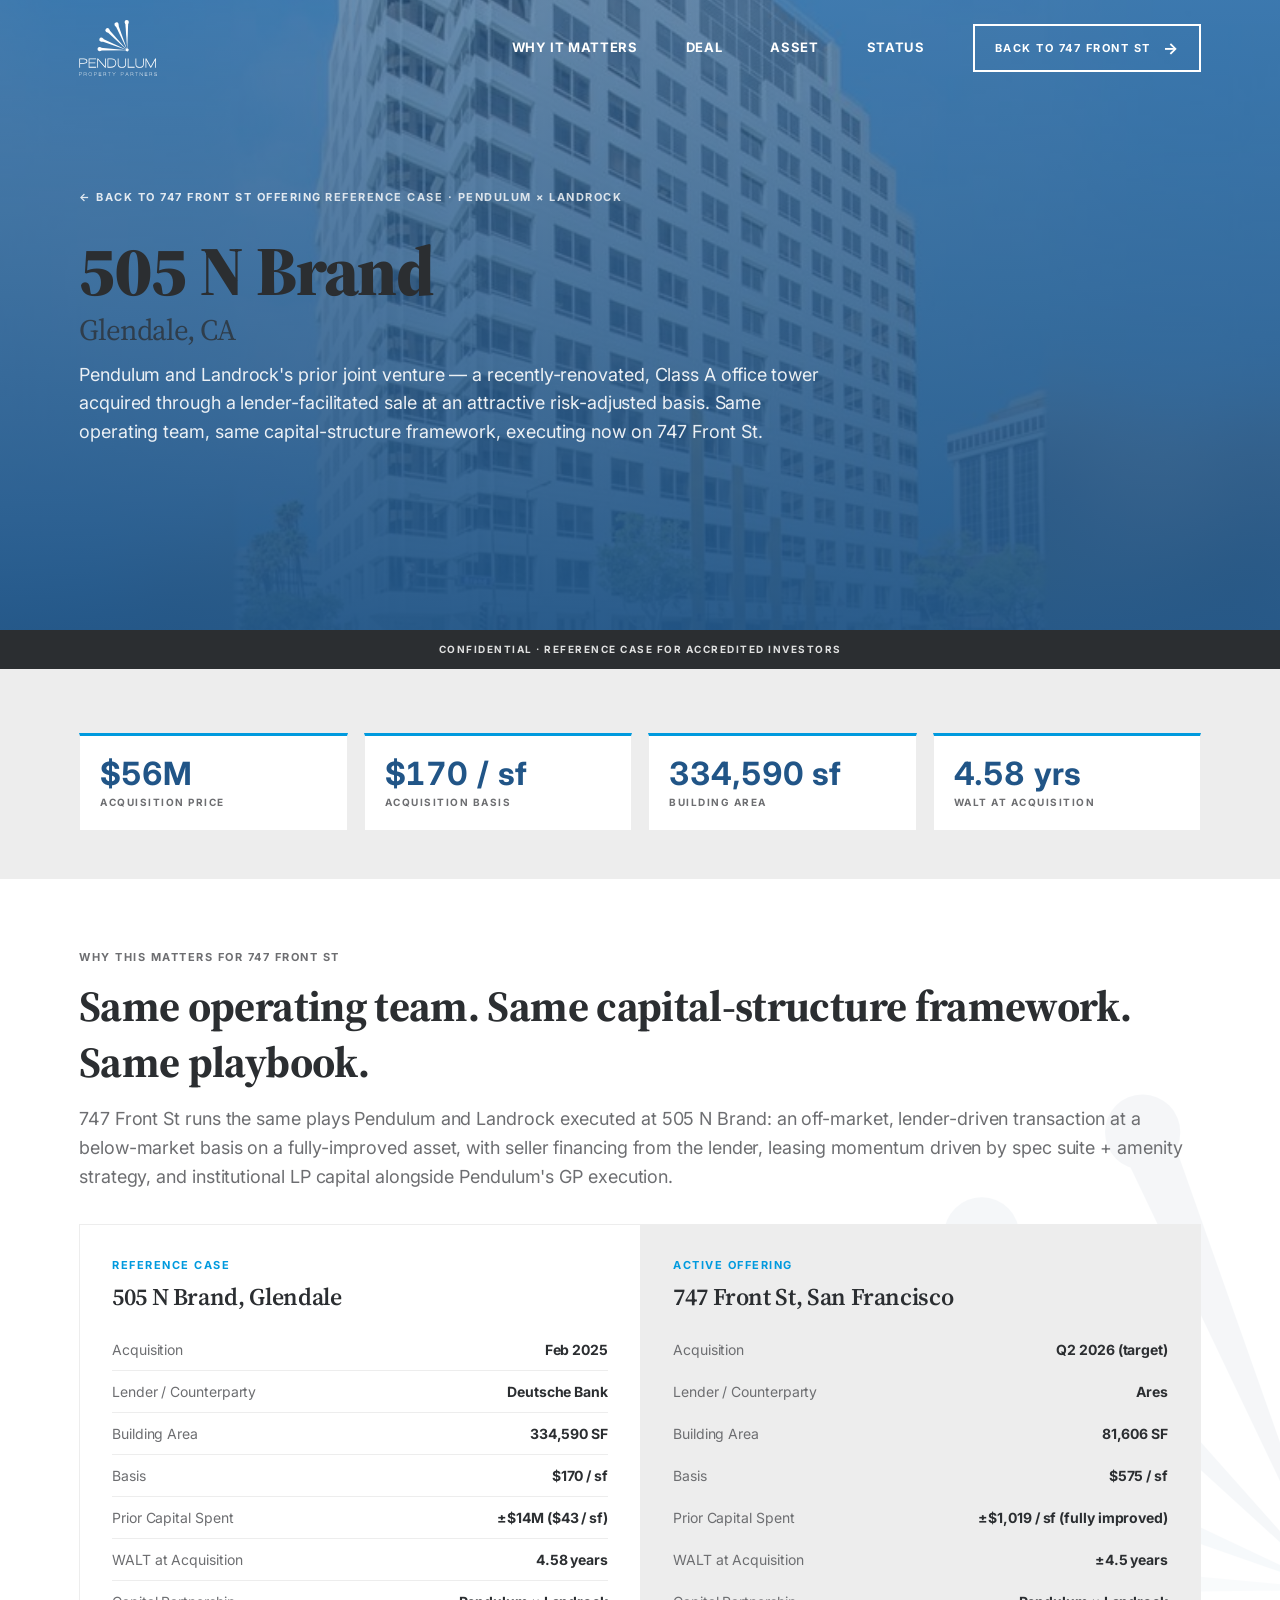
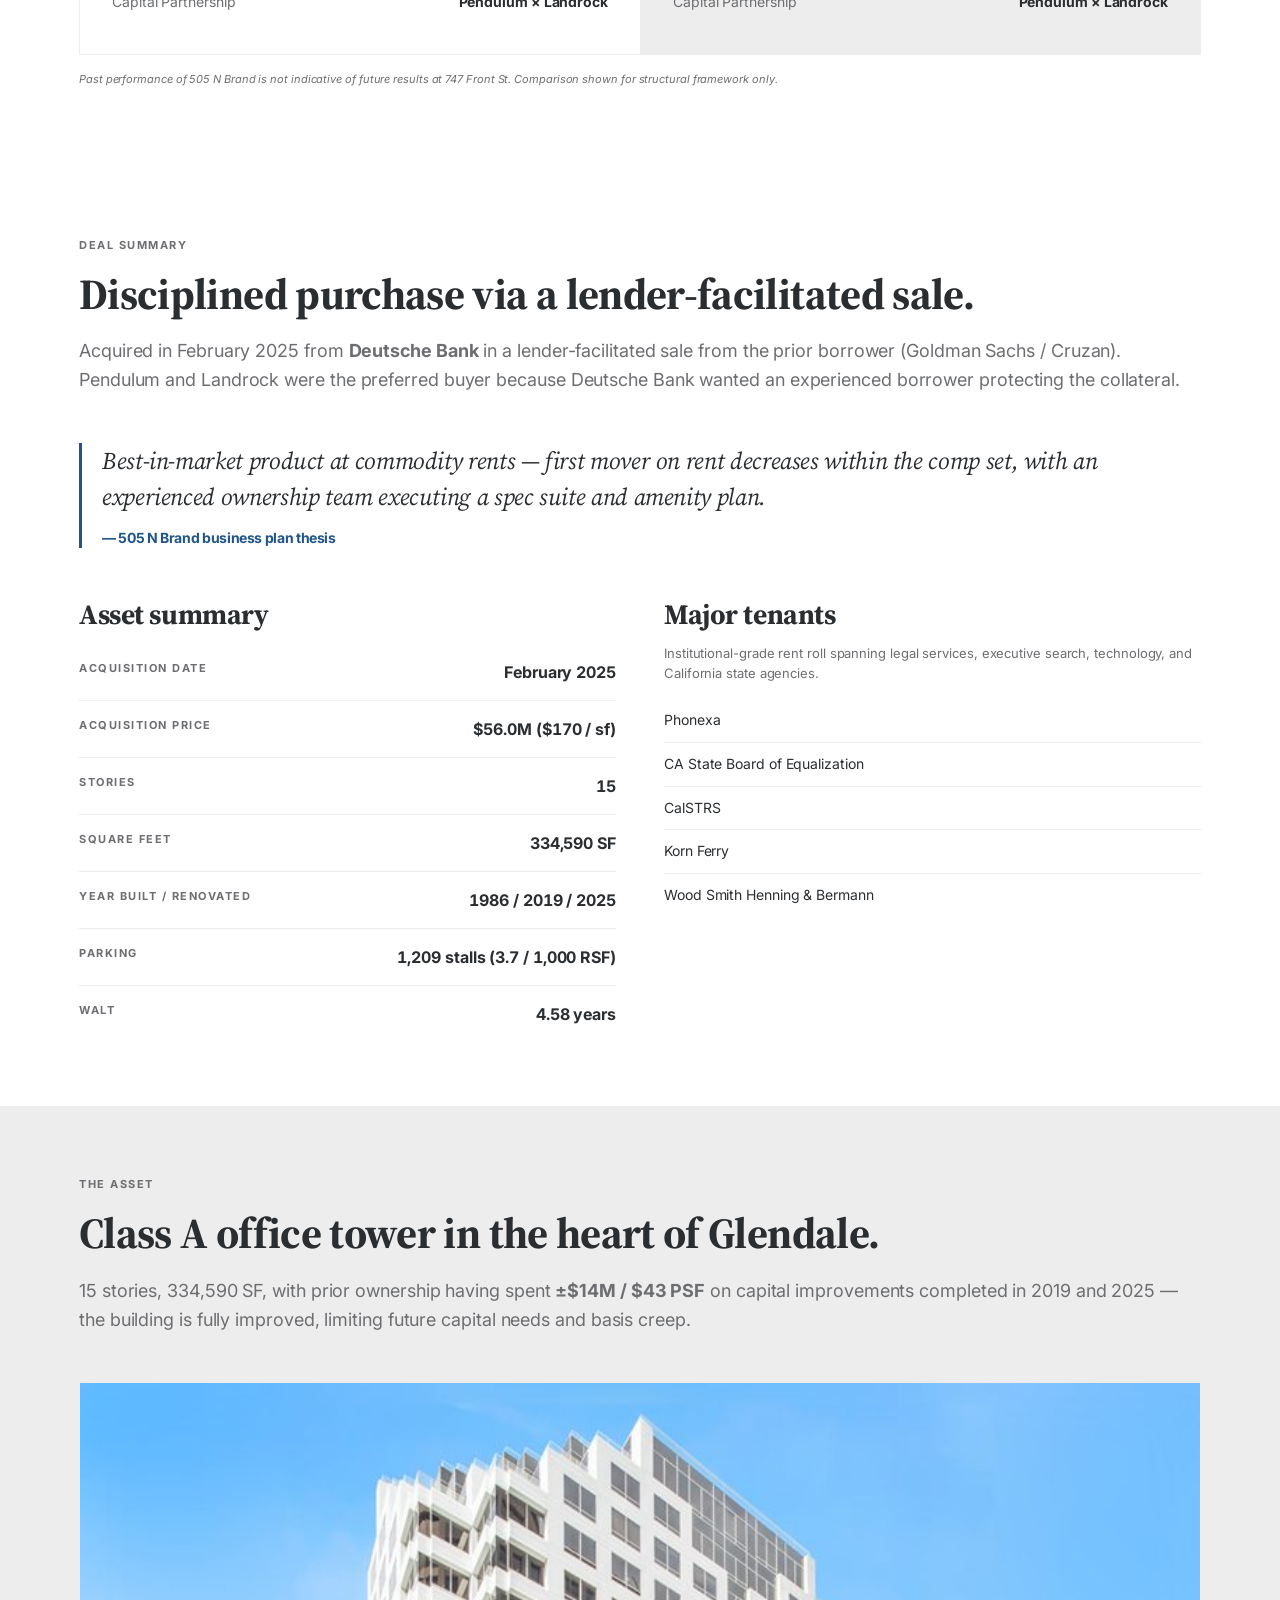
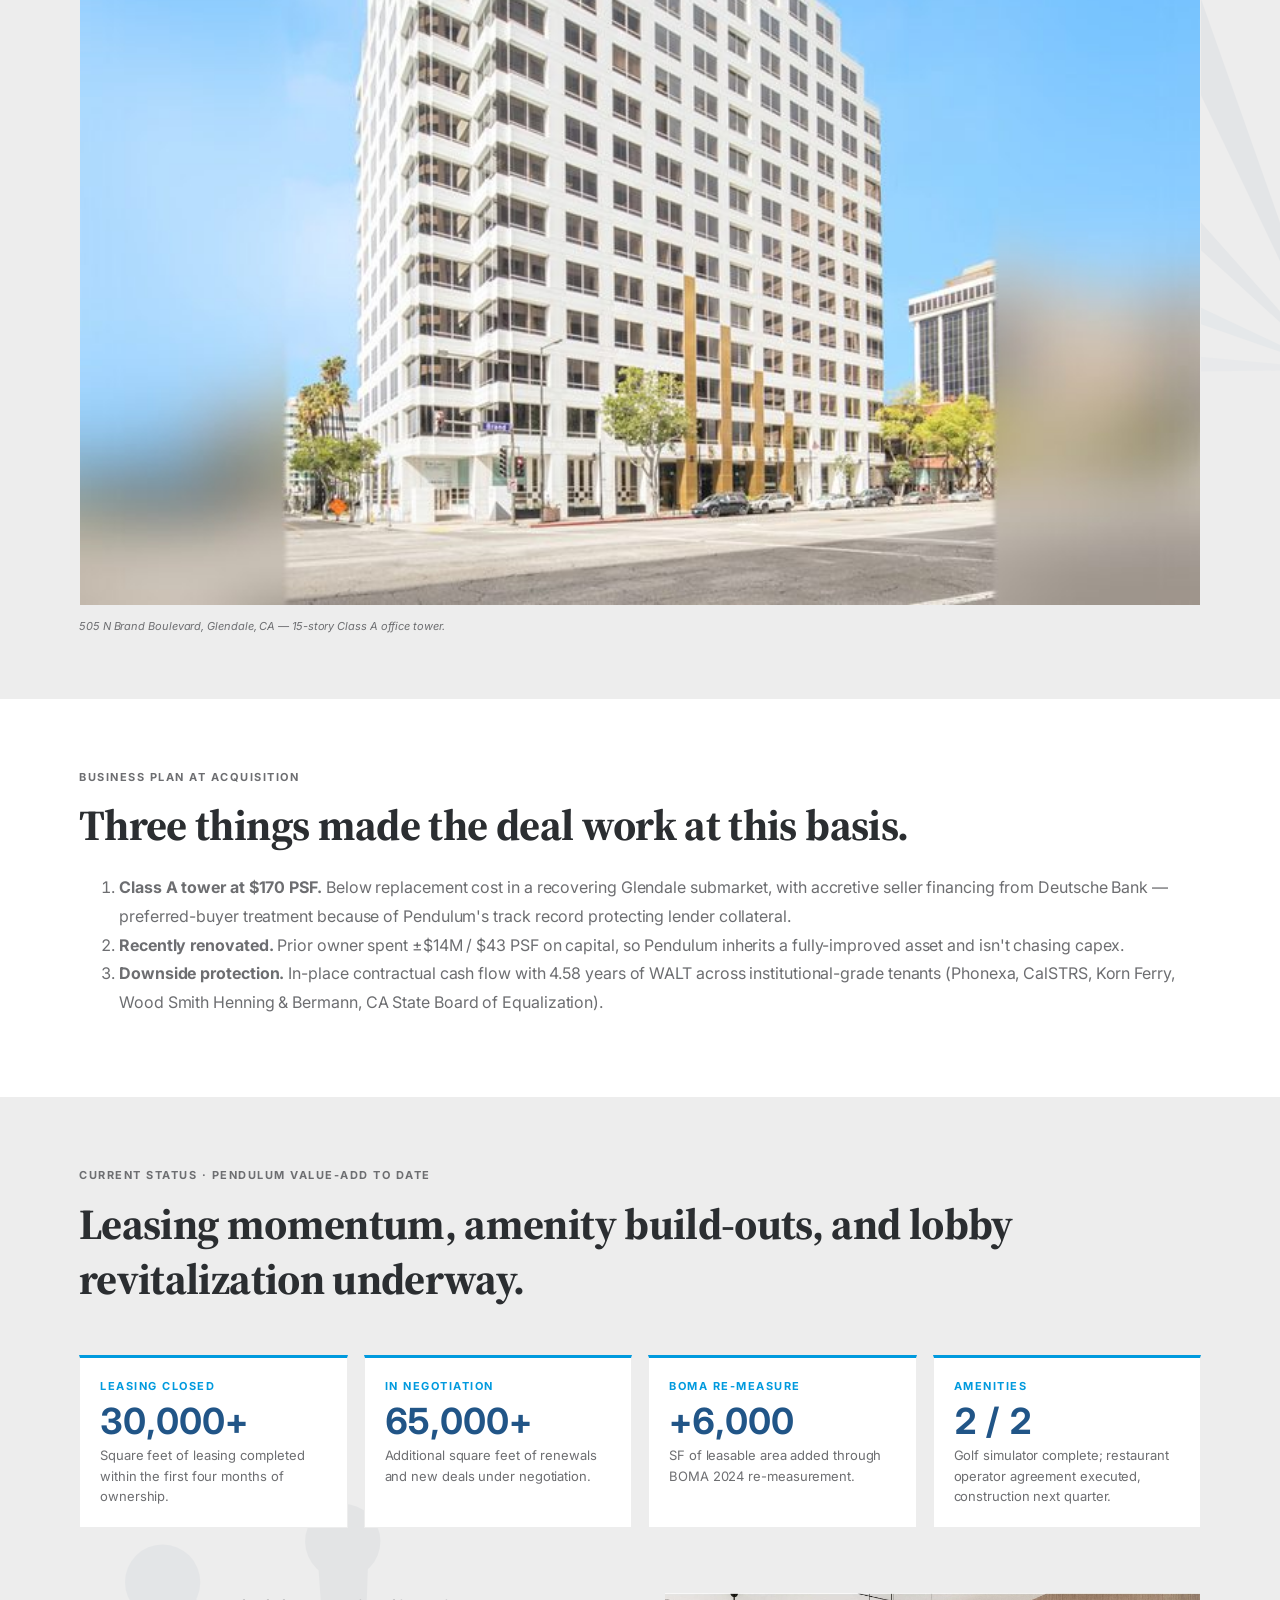
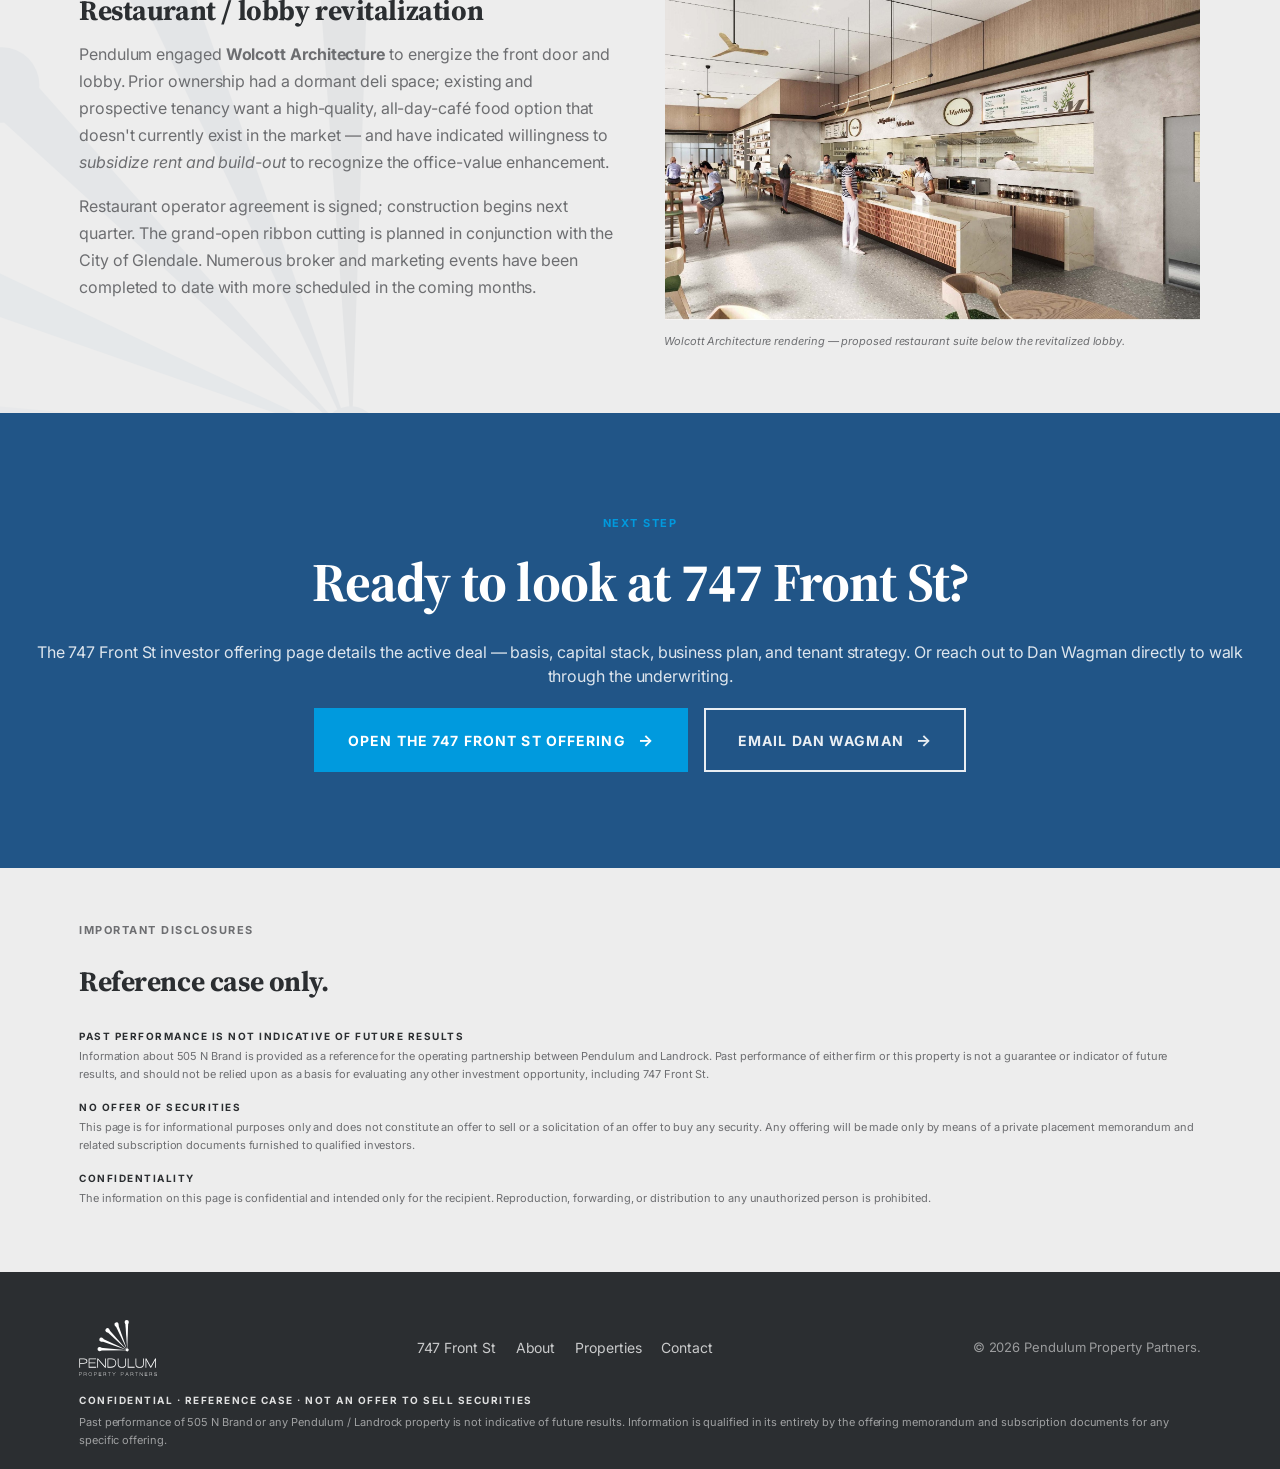
==== case-study-505-n-brand.html @ 963fcf10 "Update investor offering page + add 505 N Brand case study Major content + visual updates per Pendul" ====
<!DOCTYPE html>
<html lang="en">
<head>
<meta charset="UTF-8">
<meta name="viewport" content="width=device-width, initial-scale=1">
<meta name="theme-color" content="#215587">

<title>505 N Brand · Case Study — Pendulum × Landrock — Pendulum Property Partners</title>
<meta name="description" content="Reference case for the Pendulum / Landrock joint venture — 505 N Brand, a 334,590 SF Class A office tower in Glendale, CA acquired in February 2025 at $170 PSF.">

<meta property="og:title" content="505 N Brand · Case Study — Pendulum × Landrock">
<meta property="og:description" content="334,590 SF Class A office tower acquired Feb 2025 at $170 PSF via lender-facilitated sale — joint venture with Landrock.">
<meta property="og:type" content="website">
<meta property="og:image" content="assets/portfolio/505-n-brand.jpg">
<meta name="twitter:card" content="summary_large_image">
<meta name="twitter:title" content="505 N Brand — Pendulum × Landrock">
<meta name="twitter:description" content="Reference case: 334,590 SF Class A office tower acquired Feb 2025 at $170 PSF.">
<meta name="twitter:image" content="assets/portfolio/505-n-brand.jpg">

<link rel="icon" href="assets/favicon-512.png">
<link rel="preload" as="image" href="assets/portfolio/505-n-brand.jpg">
<link href="https://fonts.googleapis.com/css2?family=Inter:wght@300;400;500;600;700;800&family=Source+Serif+Pro:ital,wght@0,400;0,600;0,700;1,400;1,600&display=swap" rel="stylesheet">
<link rel="stylesheet" href="tokens.css">
<link rel="stylesheet" href="components.css">

<style>
  /* ============= Page-level overrides — same stack as 747 Front St ============= */
  .p-lead, .p-disclosure { max-width: none !important; }

  :root {
    --font-brand:   'Inter', 'Helvetica Neue', Arial, sans-serif;
    --font-body:    'Inter', 'Helvetica Neue', Arial, sans-serif;
    --font-display: 'Source Serif Pro', 'Georgia', 'Times New Roman', serif;
    --font-eyebrow: 'Inter', 'Helvetica Neue', Arial, sans-serif;
  }
  body { font-family: var(--font-body); letter-spacing: -0.005em; }
  h1, h2, h3, h4, h5, .pull-quote {
    font-family: var(--font-display);
    letter-spacing: -0.015em;
  }
  .p-eyebrow { font-family: var(--font-eyebrow); letter-spacing: 1.5px; }
  .p-stat__num, .asset-stat__val, .cs-callout__num {
    font-family: var(--font-brand);
    font-feature-settings: 'tnum' 1, 'lnum' 1;
  }

  /* ===== Header padding fix =====
     components.css declares `.p-header__inner { padding: var(--sp-5) 0; }`
     which overrides the horizontal .p-container padding on this same
     element — the logo ends up flush against the container edge. Restore
     horizontal padding so the logo aligns with body content and has
     breathing room from the page edge. */
  .p-header__inner {
    padding-left:  var(--container-pad-x);
    padding-right: var(--container-pad-x);
  }

  /* ===== Reusable bits matching index.html ===== */
  .asset-stat { padding: var(--sp-4) 0; border-bottom: 1px solid var(--color-border); display: flex; justify-content: space-between; gap: var(--sp-4); }
  .asset-stat:last-child { border-bottom: 0; }
  .asset-stat__label { font-family: var(--font-eyebrow); font-size: 11px; font-weight: var(--fw-bold); letter-spacing: 1.5px; text-transform: uppercase; color: var(--p-gray); }
  .asset-stat__val { font-weight: var(--fw-bold); color: var(--color-text-strong); text-align: right; }

  /* Confidentiality strip */
  .cs-confidential {
    background: var(--p-charcoal);
    color: rgba(255,255,255,0.85);
    padding: var(--sp-3) 0;
    text-align: center;
    font-family: var(--font-eyebrow);
    font-size: 10px;
    font-weight: 700;
    letter-spacing: 1.5px;
    text-transform: uppercase;
  }

  /* Hero — same parallax pattern as index.html */
  .cs-hero {
    position: relative;
    min-height: 70vh;
    min-height: 70dvh;
    display: flex; align-items: center;
    background: var(--p-navy);
    color: var(--p-white);
    overflow: hidden;
    padding: var(--sp-9) 0;
  }
  .cs-hero__bg {
    position: absolute; inset: 0;
    background-image: url('assets/portfolio/505-n-brand.jpg');
    background-size: cover; background-position: center;
    opacity: 0.55;
  }
  .cs-hero__overlay {
    position: absolute; inset: 0;
    background: linear-gradient(180deg, rgba(33,85,135,0.40) 0%, rgba(33,85,135,0.92) 100%);
  }
  @media (prefers-reduced-motion: no-preference) {
    .cs-hero__bg { animation: kenburns 20s ease-out infinite alternate; }
    @keyframes kenburns { 0% { transform: scale(1); } 100% { transform: scale(1.08); } }
  }
  .cs-hero__content { position: relative; max-width: 920px; }
  .cs-hero h1 {
    font-size: clamp(40px, 5.5vw, 72px);
    line-height: 1.05;
    margin: var(--sp-3) 0 var(--sp-4);
  }
  .cs-hero h1 small {
    display: block;
    font-size: 0.42em;
    font-weight: 400;
    opacity: 0.75;
    margin-top: 6px;
  }
  .cs-hero p {
    font-size: 18px;
    line-height: 1.6;
    color: rgba(255,255,255,0.9);
    margin: 0;
    max-width: 760px;
  }
  .cs-back {
    display: inline-flex; align-items: center; gap: 8px;
    color: rgba(255,255,255,0.85);
    text-decoration: none;
    font-family: var(--font-eyebrow);
    font-size: 11px; font-weight: 700;
    letter-spacing: 1.5px; text-transform: uppercase;
    margin-bottom: var(--sp-4);
    transition: color 160ms ease;
  }
  .cs-back:hover { color: var(--p-white); }

  /* ===== Top stat band (animated counters) ===== */
  .cs-callouts {
    display: grid;
    grid-template-columns: repeat(4, 1fr);
    gap: var(--sp-4);
  }
  @media (max-width: 1024px) { .cs-callouts { grid-template-columns: repeat(2, 1fr); } }
  @media (max-width: 600px)  { .cs-callouts { grid-template-columns: 1fr; } }
  .cs-callout {
    padding: var(--sp-5);
    background: var(--p-white);
    border: 1px solid var(--color-border);
    border-top: 3px solid var(--p-cyan);
  }
  .cs-callout__num {
    font-size: 32px; font-weight: 700;
    color: var(--p-navy);
    margin-bottom: 4px;
    line-height: 1.1;
  }
  .cs-callout__label {
    font-family: var(--font-eyebrow);
    font-size: 10px; font-weight: 700;
    letter-spacing: 1.5px; text-transform: uppercase;
    color: var(--p-gray);
  }

  /* ===== Photo + image figures ===== */
  .cs-photo {
    width: 100%;
    height: auto;
    display: block;
    background: var(--p-mist);
    border: 1px solid var(--color-border);
    cursor: zoom-in;
    transition: opacity 200ms ease;
  }
  .cs-photo:hover { opacity: 0.94; }
  .cs-figure { margin: 0; }
  .cs-figure figcaption {
    margin-top: var(--sp-3);
    font-size: 11px;
    color: var(--p-gray);
    font-style: italic;
  }

  /* ===== Value-add stats grid ===== */
  .cs-valueadd-grid {
    display: grid;
    grid-template-columns: repeat(4, 1fr);
    gap: var(--sp-4);
  }
  @media (max-width: 1024px) { .cs-valueadd-grid { grid-template-columns: repeat(2, 1fr); } }
  @media (max-width: 600px)  { .cs-valueadd-grid { grid-template-columns: 1fr; } }
  .cs-valueadd-card {
    padding: var(--sp-5);
    background: var(--p-white);
    border: 1px solid var(--color-border);
    border-top: 3px solid var(--p-cyan);
  }
  .cs-valueadd-card__num {
    font-family: var(--font-brand);
    font-feature-settings: 'tnum' 1, 'lnum' 1;
    font-size: 36px; font-weight: 700;
    color: var(--p-navy);
    line-height: 1;
    margin-bottom: 6px;
  }
  .cs-valueadd-card__label {
    font-family: var(--font-eyebrow);
    font-size: 11px; font-weight: 700;
    letter-spacing: 1.5px; text-transform: uppercase;
    color: var(--p-cyan);
    margin-bottom: 8px;
  }
  .cs-valueadd-card__detail {
    font-size: 13px;
    line-height: 1.6;
    color: var(--p-gray);
  }

  /* ===== Why-this-matters comparison ===== */
  .cs-compare {
    display: grid;
    grid-template-columns: 1fr 1fr;
    gap: 0;
    margin-top: var(--sp-6);
    border: 1px solid var(--color-border);
    background: var(--p-white);
  }
  @media (max-width: 768px) { .cs-compare { grid-template-columns: 1fr; } }
  .cs-compare__col { padding: var(--sp-6); }
  .cs-compare__col + .cs-compare__col { border-left: 1px solid var(--color-border); }
  @media (max-width: 768px) {
    .cs-compare__col + .cs-compare__col { border-left: 0; border-top: 1px solid var(--color-border); }
  }
  .cs-compare__head {
    font-family: var(--font-eyebrow);
    font-size: 11px; font-weight: 700;
    letter-spacing: 1.5px; text-transform: uppercase;
    color: var(--p-cyan);
    margin-bottom: 8px;
  }
  .cs-compare__title {
    font-family: var(--font-display);
    font-size: 24px; font-weight: 600;
    color: var(--color-text-strong);
    margin: 0 0 var(--sp-4);
  }
  .cs-compare__row {
    display: flex; justify-content: space-between;
    padding: 10px 0;
    border-bottom: 1px solid var(--color-border);
    font-size: 14px;
  }
  .cs-compare__row:last-child { border-bottom: 0; }
  .cs-compare__row span:first-child { color: var(--p-gray); }
  .cs-compare__row span:last-child { font-weight: 700; color: var(--color-text-strong); }

  /* ===== Pull quote (mid-page) ===== */
  .pull-quote {
    font-family: var(--font-display);
    font-size: 24px;
    font-style: italic;
    color: var(--color-text-strong);
    border-left: 3px solid var(--p-navy);
    padding-left: var(--sp-5);
    margin: var(--sp-7) 0;
    line-height: 1.5;
  }
  .pull-quote cite {
    display: block;
    font-family: var(--font-brand);
    font-size: 14px;
    font-style: normal;
    font-weight: var(--fw-bold);
    color: var(--p-navy);
    margin-top: var(--sp-3);
  }

  /* ===== Reveal-on-scroll ===== */
  [data-reveal] { opacity: 0; transform: translateY(24px); transition: opacity 600ms ease, transform 600ms ease; }
  [data-reveal].is-revealed { opacity: 1; transform: translateY(0); }
  @media (prefers-reduced-motion: reduce) {
    [data-reveal] { opacity: 1; transform: none; transition: none; }
  }

  /* ===== Lightbox ===== */
  .cs-lightbox {
    position: fixed; inset: 0;
    background: rgba(8,12,20,0.96);
    z-index: 9000;
    display: none;
    align-items: center; justify-content: center;
    padding: 32px;
    cursor: zoom-out;
  }
  .cs-lightbox.is-open { display: flex; }
  .cs-lightbox img { max-width: 100%; max-height: 100%; object-fit: contain; }
</style>
</head>
<body>

<!-- ======= SCROLL PROGRESS BAR ======= -->
<div class="p-progress" id="progress" aria-hidden="true"></div>

<!-- ======= HEADER ======= -->
<header class="p-header" id="site-header">
  <div class="p-container p-header__inner">
    <a href="index.html" aria-label="Back to 747 Front St">
      <img class="p-header__logo" src="assets/logo-white.svg" alt="Pendulum Property Partners">
    </a>
    <nav class="p-header__nav">
      <a href="#why">Why It Matters</a>
      <a href="#deal">Deal</a>
      <a href="#asset">Asset</a>
      <a href="#status">Status</a>
      <a href="index.html" class="p-btn p-btn--onDark" style="padding:10px 20px;font-size:11px;letter-spacing:1.5px;">Back to 747 Front St</a>
    </nav>
  </div>
</header>

<!-- ======= HERO ======= -->
<section class="cs-hero">
  <div class="cs-hero__bg" id="hero-bg"></div>
  <div class="cs-hero__overlay"></div>
  <div class="p-container">
    <div class="cs-hero__content">
      <a href="index.html#partnership" class="cs-back">&larr; Back to 747 Front St offering</a>
      <span class="p-eyebrow p-eyebrow--onDark">Reference Case · Pendulum × Landrock</span>
      <h1>505 N Brand <small>Glendale, CA</small></h1>
      <p>
        Pendulum and Landrock's prior joint venture — a recently-renovated, Class A office tower
        acquired through a lender-facilitated sale at an attractive risk-adjusted basis. Same operating
        team, same capital-structure framework, executing now on 747 Front St.
      </p>
    </div>
  </div>
</section>

<!-- ======= CONFIDENTIALITY STRIP (between hero and stats) =======
     Moved from page-top to here per Cody's feedback — keeps the disclosure
     prominent without dominating the very top of the page. -->
<div class="cs-confidential">
  Confidential · Reference case for accredited investors
</div>

<!-- ======= TOP-LINE STAT BAND (animated counters, matches index.html) ======= -->
<section class="p-section--tight p-section--alt" style="padding-top:var(--sp-8);padding-bottom:var(--sp-7);">
  <div class="p-container">
    <div class="cs-callouts" data-reveal>
      <div class="cs-callout">
        <div class="cs-callout__num" data-counter="56" data-prefix="$" data-suffix="M">$0M</div>
        <div class="cs-callout__label">Acquisition Price</div>
      </div>
      <div class="cs-callout">
        <div class="cs-callout__num" data-counter="170" data-prefix="$" data-suffix=" / sf">$0 / sf</div>
        <div class="cs-callout__label">Acquisition Basis</div>
      </div>
      <div class="cs-callout">
        <div class="cs-callout__num" data-counter="334590" data-suffix=" sf" data-format="comma">0 sf</div>
        <div class="cs-callout__label">Building Area</div>
      </div>
      <div class="cs-callout">
        <div class="cs-callout__num" data-counter="4.58" data-suffix=" yrs" data-decimals="2">0 yrs</div>
        <div class="cs-callout__label">WALT at Acquisition</div>
      </div>
    </div>
  </div>
</section>

<!-- ======= WHY THIS MATTERS FOR 747 FRONT ST =======
     Moved up per audit — investors landing here from the Partnership link
     should see the parallel-thesis argument before the Glendale specifics. -->
<section class="p-section--tight" id="why" style="position:relative;overflow:hidden;padding-top:var(--sp-8);padding-bottom:var(--sp-8);">
  <img class="p-watermark p-watermark--right" src="assets/mark-tones.svg" alt="">
  <div class="p-container" style="position:relative;">
    <span class="p-eyebrow" data-reveal>Why This Matters for 747 Front St</span>
    <h3 data-reveal>Same operating team. Same capital-structure framework. Same playbook.</h3>
    <p class="p-lead" data-reveal>
      747 Front St runs the same plays Pendulum and Landrock executed at 505 N Brand: an off-market,
      lender-driven transaction at a below-market basis on a fully-improved asset, with seller
      financing from the lender, leasing momentum driven by spec suite + amenity strategy, and
      institutional LP capital alongside Pendulum's GP execution.
    </p>

    <!-- Side-by-side comparison table -->
    <div class="cs-compare" data-reveal>
      <div class="cs-compare__col">
        <div class="cs-compare__head">Reference Case</div>
        <h4 class="cs-compare__title">505 N Brand, Glendale</h4>
        <div class="cs-compare__row"><span>Acquisition</span><span>Feb 2025</span></div>
        <div class="cs-compare__row"><span>Lender / Counterparty</span><span>Deutsche Bank</span></div>
        <div class="cs-compare__row"><span>Building Area</span><span>334,590 SF</span></div>
        <div class="cs-compare__row"><span>Basis</span><span>$170 / sf</span></div>
        <div class="cs-compare__row"><span>Prior Capital Spent</span><span>±$14M ($43 / sf)</span></div>
        <div class="cs-compare__row"><span>WALT at Acquisition</span><span>4.58 years</span></div>
        <div class="cs-compare__row"><span>Capital Partnership</span><span>Pendulum × Landrock</span></div>
      </div>
      <div class="cs-compare__col" style="background:var(--p-mist);">
        <div class="cs-compare__head">Active Offering</div>
        <h4 class="cs-compare__title">747 Front St, San Francisco</h4>
        <div class="cs-compare__row"><span>Acquisition</span><span>Q2 2026 (target)</span></div>
        <div class="cs-compare__row"><span>Lender / Counterparty</span><span>Ares</span></div>
        <div class="cs-compare__row"><span>Building Area</span><span>81,606 SF</span></div>
        <div class="cs-compare__row"><span>Basis</span><span>$575 / sf</span></div>
        <div class="cs-compare__row"><span>Prior Capital Spent</span><span>±$1,019 / sf (fully improved)</span></div>
        <div class="cs-compare__row"><span>WALT at Acquisition</span><span>±4.5 years</span></div>
        <div class="cs-compare__row"><span>Capital Partnership</span><span>Pendulum × Landrock</span></div>
      </div>
    </div>

    <p style="margin-top:var(--sp-4);font-size:11px;color:var(--p-gray);font-style:italic;">
      Past performance of 505 N Brand is not indicative of future results at 747 Front St. Comparison
      shown for structural framework only.
    </p>
  </div>
</section>

<!-- ======= DEAL SUMMARY ======= -->
<section class="p-section--tight" id="deal" style="padding-top:var(--sp-8);padding-bottom:var(--sp-8);">
  <div class="p-container">
    <span class="p-eyebrow" data-reveal>Deal Summary</span>
    <h3 data-reveal>Disciplined purchase via a lender-facilitated sale.</h3>
    <p class="p-lead" data-reveal>
      Acquired in February 2025 from <strong>Deutsche Bank</strong> in a lender-facilitated sale from
      the prior borrower (Goldman Sachs / Cruzan). Pendulum and Landrock were the preferred buyer
      because Deutsche Bank wanted an experienced borrower protecting the collateral.
    </p>

    <blockquote class="pull-quote" data-reveal>
      Best-in-market product at commodity rents — first mover on rent decreases within the comp set,
      with an experienced ownership team executing a spec suite and amenity plan.
      <cite>— 505 N Brand business plan thesis</cite>
    </blockquote>

    <div class="p-grid p-grid--2" style="margin-top:var(--sp-7);align-items:start;gap:var(--sp-7);" data-reveal>
      <!-- Asset stats list -->
      <div>
        <h5 style="margin-top:0;">Asset summary</h5>
        <div class="asset-stat"><span class="asset-stat__label">Acquisition Date</span><span class="asset-stat__val">February 2025</span></div>
        <div class="asset-stat"><span class="asset-stat__label">Acquisition Price</span><span class="asset-stat__val">$56.0M ($170 / sf)</span></div>
        <div class="asset-stat"><span class="asset-stat__label">Stories</span><span class="asset-stat__val">15</span></div>
        <div class="asset-stat"><span class="asset-stat__label">Square Feet</span><span class="asset-stat__val">334,590 SF</span></div>
        <div class="asset-stat"><span class="asset-stat__label">Year Built / Renovated</span><span class="asset-stat__val">1986 / 2019 / 2025</span></div>
        <div class="asset-stat"><span class="asset-stat__label">Parking</span><span class="asset-stat__val">1,209 stalls (3.7 / 1,000 RSF)</span></div>
        <div class="asset-stat"><span class="asset-stat__label">WALT</span><span class="asset-stat__val">4.58 years</span></div>
      </div>
      <div>
        <h5 style="margin-top:0;">Major tenants</h5>
        <p style="font-size:13px;color:var(--p-gray);margin-bottom:var(--sp-4);">
          Institutional-grade rent roll spanning legal services, executive search, technology, and
          California state agencies.
        </p>
        <ul style="line-height:1.9;color:var(--color-text-strong);font-size:14px;list-style:none;padding-left:0;">
          <li style="border-bottom:1px solid var(--color-border);padding:8px 0;">Phonexa</li>
          <li style="border-bottom:1px solid var(--color-border);padding:8px 0;">CA State Board of Equalization</li>
          <li style="border-bottom:1px solid var(--color-border);padding:8px 0;">CalSTRS</li>
          <li style="border-bottom:1px solid var(--color-border);padding:8px 0;">Korn Ferry</li>
          <li style="padding:8px 0;">Wood Smith Henning &amp; Bermann</li>
        </ul>
      </div>
    </div>
  </div>
</section>

<!-- ======= ASSET PHOTOS ======= -->
<section class="p-section--tight p-section--alt" id="asset" style="position:relative;overflow:hidden;padding-top:var(--sp-8);padding-bottom:var(--sp-8);">
  <img class="p-watermark p-watermark--right" src="assets/mark-tones.svg" alt="">
  <div class="p-container" style="position:relative;">
    <span class="p-eyebrow" data-reveal>The Asset</span>
    <h3 data-reveal>Class A office tower in the heart of Glendale.</h3>
    <p class="p-lead" data-reveal>
      15 stories, 334,590 SF, with prior ownership having spent <strong>±$14M / $43 PSF</strong> on
      capital improvements completed in 2019 and 2025 — the building is fully improved, limiting
      future capital needs and basis creep.
    </p>

    <!-- Single canonical photo — full-width since we dropped the lower-quality
         .pptx-extracted exterior-2 per the visual audit. -->
    <figure class="cs-figure" data-reveal style="margin-top:var(--sp-7);">
      <img class="cs-photo"
           src="assets/portfolio/505-n-brand.jpg"
           alt="505 N Brand — 15-story Class A office tower at 505 N Brand Blvd, Glendale, CA"
           loading="lazy"
           onclick="openCsLightbox(this)">
      <figcaption>505 N Brand Boulevard, Glendale, CA — 15-story Class A office tower.</figcaption>
    </figure>
  </div>
</section>

<!-- ======= BUSINESS PLAN AT ACQUISITION ======= -->
<section class="p-section--tight" id="thesis" style="padding-top:var(--sp-8);padding-bottom:var(--sp-8);">
  <div class="p-container">
    <span class="p-eyebrow" data-reveal>Business Plan at Acquisition</span>
    <h3 data-reveal>Three things made the deal work at this basis.</h3>

    <ol style="line-height:1.8;color:var(--p-gray);margin-top:var(--sp-5);" data-reveal>
      <li><strong>Class A tower at $170 PSF.</strong> Below replacement cost in a recovering Glendale
        submarket, with accretive seller financing from Deutsche Bank — preferred-buyer treatment
        because of Pendulum's track record protecting lender collateral.</li>
      <li><strong>Recently renovated.</strong> Prior owner spent ±$14M / $43 PSF on capital, so
        Pendulum inherits a fully-improved asset and isn't chasing capex.</li>
      <li><strong>Downside protection.</strong> In-place contractual cash flow with 4.58 years of WALT
        across institutional-grade tenants (Phonexa, CalSTRS, Korn Ferry, Wood Smith Henning &amp;
        Bermann, CA State Board of Equalization).</li>
    </ol>
  </div>
</section>

<!-- ======= PENDULUM VALUE-ADD TO DATE (NEW STAT BAND) ======= -->
<section class="p-section--tight p-section--alt" id="status" style="position:relative;overflow:hidden;padding-top:var(--sp-8);padding-bottom:var(--sp-8);">
  <img class="p-watermark p-watermark--left" src="assets/mark-tones.svg" alt="">
  <div class="p-container" style="position:relative;">
    <span class="p-eyebrow" data-reveal>Current Status · Pendulum Value-Add to Date</span>
    <h3 data-reveal>Leasing momentum, amenity build-outs, and lobby revitalization underway.</h3>

    <div class="cs-valueadd-grid" style="margin-top:var(--sp-7);" data-reveal>
      <div class="cs-valueadd-card">
        <div class="cs-valueadd-card__label">Leasing Closed</div>
        <div class="cs-valueadd-card__num">30,000+</div>
        <div class="cs-valueadd-card__detail">Square feet of leasing completed within the first four months of ownership.</div>
      </div>
      <div class="cs-valueadd-card">
        <div class="cs-valueadd-card__label">In Negotiation</div>
        <div class="cs-valueadd-card__num">65,000+</div>
        <div class="cs-valueadd-card__detail">Additional square feet of renewals and new deals under negotiation.</div>
      </div>
      <div class="cs-valueadd-card">
        <div class="cs-valueadd-card__label">BOMA Re-measure</div>
        <div class="cs-valueadd-card__num">+6,000</div>
        <div class="cs-valueadd-card__detail">SF of leasable area added through BOMA 2024 re-measurement.</div>
      </div>
      <div class="cs-valueadd-card">
        <div class="cs-valueadd-card__label">Amenities</div>
        <div class="cs-valueadd-card__num">2 / 2</div>
        <div class="cs-valueadd-card__detail">Golf simulator complete; restaurant operator agreement executed, construction next quarter.</div>
      </div>
    </div>

    <!-- Lobby revitalization narrative + render -->
    <div class="p-grid p-grid--2" style="margin-top:var(--sp-8);align-items:start;gap:var(--sp-7);" data-reveal>
      <div>
        <h5 style="margin-top:0;">Restaurant / lobby revitalization</h5>
        <p style="color:var(--p-gray);line-height:1.7;">
          Pendulum engaged <strong>Wolcott Architecture</strong> to energize the front door and lobby.
          Prior ownership had a dormant deli space; existing and prospective tenancy want a
          high-quality, all-day-café food option that doesn't currently exist in the market — and have
          indicated willingness to <em>subsidize rent and build-out</em> to recognize the office-value
          enhancement.
        </p>
        <p style="color:var(--p-gray);line-height:1.7;">
          Restaurant operator agreement is signed; construction begins next quarter. The grand-open
          ribbon cutting is planned in conjunction with the City of Glendale. Numerous broker and
          marketing events have been completed to date with more scheduled in the coming months.
        </p>
      </div>
      <figure class="cs-figure">
        <img class="cs-photo"
             src="assets/505-n-brand/lobby-render.jpg"
             alt="Wolcott Architecture rendering of proposed restaurant suite"
             loading="lazy"
             onclick="openCsLightbox(this)">
        <figcaption>Wolcott Architecture rendering — proposed restaurant suite below the revitalized lobby.</figcaption>
      </figure>
    </div>
  </div>
</section>

<!-- ======= CTA BAND ======= -->
<section class="p-cta-band">
  <span class="p-eyebrow p-eyebrow--accent">Next Step</span>
  <h2>Ready to look at 747 Front St?</h2>
  <p style="margin:0 auto var(--sp-5);color:rgba(255,255,255,0.85);">
    The 747 Front St investor offering page details the active deal — basis, capital stack, business
    plan, and tenant strategy. Or reach out to Dan Wagman directly to walk through the underwriting.
  </p>
  <div style="display:flex;gap:var(--sp-4);justify-content:center;flex-wrap:wrap;">
    <a class="p-btn" href="index.html" style="background:var(--p-cyan);border-color:var(--p-cyan);">Open the 747 Front St offering</a>
    <a class="p-btn p-btn--onDark" href="mailto:dwagman@pendulumpp.com" style="opacity:0.9;">Email Dan Wagman</a>
  </div>
</section>

<!-- ======= DISCLOSURES ======= -->
<section class="p-section p-section--alt" id="disclosures" style="padding-top:var(--sp-7);padding-bottom:var(--sp-7);">
  <div class="p-container">
    <span class="p-eyebrow">Important Disclosures</span>
    <h5 style="margin-top:var(--sp-3);">Reference case only.</h5>

    <div class="p-disclosure">
      <strong>Past Performance Is Not Indicative of Future Results</strong>
      Information about 505 N Brand is provided as a reference for the operating partnership between
      Pendulum and Landrock. Past performance of either firm or this property is not a guarantee or
      indicator of future results, and should not be relied upon as a basis for evaluating any other
      investment opportunity, including 747 Front St.
    </div>

    <div class="p-disclosure">
      <strong>No Offer of Securities</strong>
      This page is for informational purposes only and does not constitute an offer to sell or a
      solicitation of an offer to buy any security. Any offering will be made only by means of a
      private placement memorandum and related subscription documents furnished to qualified
      investors.
    </div>

    <div class="p-disclosure">
      <strong>Confidentiality</strong>
      The information on this page is confidential and intended only for the recipient. Reproduction,
      forwarding, or distribution to any unauthorized person is prohibited.
    </div>
  </div>
</section>

<!-- ======= FOOTER ======= -->
<footer class="p-footer">
  <div class="p-container p-footer__inner">
    <div style="display:flex;align-items:center;gap:var(--sp-4);">
      <img src="assets/logo-white.svg" alt="Pendulum Property Partners" style="height:56px;">
    </div>
    <nav style="display:flex;gap:var(--sp-5);">
      <a href="index.html">747 Front St</a>
      <a href="https://pendulumpp.com/about-us">About</a>
      <a href="https://pendulumpp.com/properties">Properties</a>
      <a href="mailto:dwagman@pendulumpp.com">Contact</a>
    </nav>
    <div class="p-footer__copy">© 2026 Pendulum Property Partners.</div>
  </div>
  <div class="p-container" style="margin-top:var(--sp-4);font-size:11px;color:rgba(255,255,255,0.55);line-height:1.6;">
    <strong style="color:rgba(255,255,255,0.85);font-family:var(--font-eyebrow);font-size:10px;letter-spacing:1.5px;text-transform:uppercase;display:block;margin-bottom:6px;">Confidential · Reference case · Not an offer to sell securities</strong>
    Past performance of 505 N Brand or any Pendulum / Landrock property is not indicative of future
    results. Information is qualified in its entirety by the offering memorandum and subscription
    documents for any specific offering.
  </div>
</footer>

<!-- ======= IMAGE LIGHTBOX ======= -->
<div class="cs-lightbox" id="cs-lightbox" role="dialog" aria-modal="true" aria-label="Photo">
  <img id="cs-lightbox-img" alt="">
</div>

<script>
(() => {
  // ----- Header scrolled state + scroll progress bar -----
  const header   = document.getElementById('site-header');
  const progress = document.getElementById('progress');
  const onScroll = () => {
    const y = window.scrollY;
    if (header) header.classList.toggle('p-header--scrolled', y > 100);
    if (progress) {
      const docH = document.documentElement.scrollHeight - window.innerHeight;
      progress.style.width = docH > 0 ? Math.min(100, (y / docH) * 100) + '%' : '0';
    }
  };
  document.addEventListener('scroll', onScroll, { passive: true });

  // ----- Hero parallax (light) -----
  const heroBg = document.getElementById('hero-bg');
  if (heroBg && !window.matchMedia('(prefers-reduced-motion: reduce)').matches) {
    document.addEventListener('scroll', () => {
      const y = window.scrollY;
      if (y < 800) heroBg.style.transform = `translateY(${y * 0.3}px) scale(${1 + y * 0.0002})`;
    }, { passive: true });
  }

  // ----- Reveal-on-scroll -----
  const revealEls = document.querySelectorAll('[data-reveal]');
  const revealObs = new IntersectionObserver((entries) => {
    entries.forEach(e => {
      if (e.isIntersecting) { e.target.classList.add('is-revealed'); revealObs.unobserve(e.target); }
    });
  }, { threshold: 0.1, rootMargin: '0px 0px -80px 0px' });
  revealEls.forEach(el => revealObs.observe(el));

  // ----- Animated counters (matches 747 Front St page) -----
  const counters = document.querySelectorAll('[data-counter]');
  const counterObs = new IntersectionObserver((entries) => {
    entries.forEach(e => {
      if (!e.isIntersecting) return;
      const el = e.target;
      const target   = parseFloat(el.dataset.counter);
      const decimals = parseInt(el.dataset.decimals || '0', 10);
      const prefix   = el.dataset.prefix || '';
      const suffix   = el.dataset.suffix || '';
      const isComma  = el.dataset.format === 'comma';
      const duration = 1400;
      const start = performance.now();
      const tick = (now) => {
        const t = Math.min((now - start) / duration, 1);
        const eased = 1 - Math.pow(1 - t, 3);
        const v = target * eased;
        const formatted = isComma
          ? Math.round(v).toLocaleString('en-US')
          : v.toFixed(decimals);
        el.textContent = prefix + formatted + suffix;
        if (t < 1) requestAnimationFrame(tick);
      };
      requestAnimationFrame(tick);
      counterObs.unobserve(el);
    });
  }, { threshold: 0.5 });
  counters.forEach(c => counterObs.observe(c));

  // ----- Photo lightbox -----
  const lb  = document.getElementById('cs-lightbox');
  const img = document.getElementById('cs-lightbox-img');
  window.openCsLightbox = (el) => {
    const src = el.tagName === 'IMG' ? el.src : el.dataset.src;
    if (!src) return;
    img.src = src;
    lb.classList.add('is-open');
    document.body.style.overflow = 'hidden';
  };
  const close = () => {
    lb.classList.remove('is-open');
    document.body.style.overflow = '';
  };
  lb.addEventListener('click', close);
  document.addEventListener('keydown', (e) => { if (e.key === 'Escape') close(); });

  // initial render
  onScroll();
})();
</script>

</body>
</html>
---- tokens.css ----
/* ============================================================
   PENDULUM PROPERTY PARTNERS — DESIGN TOKENS
   The single source of truth. Import this on every offering
   page and reference variables instead of hard-coding values.

   Usage:
     <link rel="stylesheet" href="../02_Tokens_and_Code/tokens.css">
     color: var(--p-navy);
============================================================ */

:root {
  /* -------- Brand colors -------- */
  --p-navy:        #215587;   /* primary brand color (Pendulum Navy) */
  --p-cyan:        #009ade;   /* secondary brand accent (Pendulum Cyan) */
  --p-charcoal:    #2B2E31;   /* deep heading / body-emphasis */
  --p-gray:        #6D6E71;   /* body text */
  --p-mist:        #EDEDED;   /* light surface / dividers */
  --p-mist-30:     rgba(237, 237, 237, 0.302); /* 30% mist (from site palette) */
  --p-white:       #FFFFFF;
  --p-black:       #000000;

  /* Elementor palette presets — these are kit-level options that never actually
     appear on any rendered Pendulum page. Kept here as a reference in case the
     team wants to introduce a new accent later, but DO NOT use these on
     offering pages — the brand is navy + cyan + neutrals only. */
  --p-preset-teal:   #24D5B4;
  --p-preset-rust:   #CE4918;
  --p-preset-peach:  #FFBC7D;

  /* -------- Color roles (semantic) -------- */
  --color-bg:           var(--p-white);
  --color-bg-alt:       var(--p-mist);
  --color-bg-dark:      var(--p-navy);
  --color-text:         var(--p-gray);
  --color-text-strong:  var(--p-charcoal);
  --color-text-onDark:  var(--p-white);
  --color-link:         var(--p-navy);
  --color-link-hover:   var(--p-cyan);
  --color-border:       var(--p-mist);
  --color-cta:          var(--p-navy);
  --color-cta-hover:    var(--p-cyan);

  /* -------- Typography --------
     Three families: Avenir for body/H1, Quicksand for content H2-H6,
     Manrope for eyebrows on hero pages (matches the live site exactly). */
  --font-brand:    "Avenir", "Nunito Sans", "Helvetica Neue", Arial, sans-serif;
  --font-display:  "Quicksand", "Avenir", "Helvetica Neue", Arial, sans-serif;
  --font-body:     "Avenir", "Nunito Sans", "Helvetica Neue", Arial, sans-serif;
  --font-eyebrow:  "Manrope", "Avenir", "Nunito Sans", Arial, sans-serif;

  /* Weights */
  --fw-light:     300;
  --fw-regular:   400;
  --fw-medium:    500;
  --fw-bold:      700;
  --fw-black:     900;

  /* Type scale (matches live site exactly) */
  --fs-body:      16px;
  --fs-h1:        36px;     /* Avenir 900, capitalized — the kit default */
  --fs-hero:      70px;     /* Avenir 900, used for homepage carousel hero */
  --fs-hero-sub:  20px;     /* Avenir bold, hero supporting line */
  --fs-page-h1:   60px;     /* Avenir 900 solid white, sub-page heroes (About/Expertise/Properties) */
  --fs-h2:        54.5px;   /* Quicksand 700 */
  --fs-h3:        43px;     /* Quicksand 700 */
  --fs-h4:        35px;     /* Quicksand 700 */
  --fs-h5:        28px;     /* Quicksand 700 */
  --fs-h6:        22.5px;   /* Quicksand 700 */
  --fs-secondary: 24px;     /* Avenir bold subheads */
  --fs-eyebrow:   11px;     /* Manrope 700 uppercase, tracked 2px (live site spec) */

  /* Line heights & tracking */
  --lh-body:      1.5;
  --lh-display:   1.3;
  --lh-h2:        1.4;
  --lh-hero:      1.05;     /* tight on big hero type */
  --ls-display:   -1px;     /* tight tracking on display headings */
  --ls-eyebrow:   2px;      /* live-site eyebrow tracking — 2px on 11px = ~0.18em */
  --ls-nav:       0.05em;   /* nav uppercase tracking */

  /* -------- Layout -------- */
  --container-max:    1170px;
  --container-pad-x:  24px;
  --bp-tablet:        1024px;
  --bp-mobile:        767px;

  /* Spacing scale */
  --sp-1:  4px;
  --sp-2:  8px;
  --sp-3:  12px;
  --sp-4:  16px;
  --sp-5:  20px;   /* default Elementor widget gap */
  --sp-6:  32px;
  --sp-7:  48px;
  --sp-8:  64px;
  --sp-9:  96px;
  --sp-10: 128px;

  /* Radii */
  --r-none:  0;
  --r-sm:    2px;
  --r-md:    4px;
  --r-lg:    8px;
  --r-pill:  9999px;

  /* Borders */
  --bw-hair: 1px;
  --bw-rule: 2px;

  /* Shadows */
  --shadow-sm:  0 1px 2px rgba(0,0,0,0.06);
  --shadow-md:  0 4px 12px rgba(33, 85, 135, 0.08);
  --shadow-lg:  0 12px 32px rgba(33, 85, 135, 0.12);

  /* Hero overlays (live-site exact values) */
  --overlay-hero-section: rgba(33, 85, 135, 0.91);  /* #215587E8 — solid section overlay */
  --overlay-hero-photo:   rgba(0, 0, 0, 0.18);      /* light darkening on photos for white-text legibility */

  /* Motion */
  --ease:        cubic-bezier(0.4, 0, 0.2, 1);
  --dur-fast:    150ms;
  --dur-base:    250ms;
  --dur-slow:    400ms;
}

/* ============================================================
   FONT-FACE — Avenir is licensed. The live Pendulum site self-
   hosts the woff2 files at /wp-content/uploads/2021/12/. To keep
   parity on a new offering page, either:
     (a) host the same .woff2 files in this project, OR
     (b) leave the @font-face commented out and the fallback
         (Nunito Sans) will render — visually very close.
============================================================ */

/*
@font-face {
  font-family: "Avenir";
  font-style: normal;
  font-weight: 400;
  src: url("../03_Logo_and_Imagery/fonts/Avenir-Light.woff2") format("woff2");
}
@font-face {
  font-family: "Avenir";
  font-style: normal;
  font-weight: 700;
  src: url("../03_Logo_and_Imagery/fonts/Avenir-Heavy.woff2") format("woff2");
}
@font-face {
  font-family: "Avenir";
  font-style: normal;
  font-weight: 900;
  src: url("../03_Logo_and_Imagery/fonts/Avenir-Black.woff2") format("woff2");
}
*/

/* Quicksand is available on Google Fonts — load via:
   <link href="https://fonts.googleapis.com/css2?family=Quicksand:wght@400;500;700&display=swap" rel="stylesheet">
*/
---- components.css ----
/* ============================================================
   PENDULUM — Component Layer
   Built on top of tokens.css. Drop both files into a project,
   then use the .p-* class names below to assemble pages quickly.
============================================================ */

/* -------- Reset / base -------- */
*, *::before, *::after { box-sizing: border-box; }
html { -webkit-text-size-adjust: 100%; }
body {
  margin: 0;
  font-family: var(--font-body);
  font-size: var(--fs-body);
  font-weight: var(--fw-regular);
  line-height: var(--lh-body);
  color: var(--color-text);
  background: var(--color-bg);
  -webkit-font-smoothing: antialiased;
}
img, svg { max-width: 100%; display: block; }
a { color: var(--color-link); text-decoration: none; transition: color var(--dur-base) var(--ease); }
a:hover { color: var(--color-link-hover); }

/* Focus visible — keyboard navigation only */
:focus { outline: 0; }
:focus-visible {
  outline: 2px solid var(--p-cyan);
  outline-offset: 3px;
}
.p-btn:focus-visible, .p-faq__q:focus-visible, button:focus-visible {
  outline: 2px solid var(--p-cyan);
  outline-offset: 2px;
}

/* Skip to content link — appears on tab focus */
.p-skip {
  position: absolute;
  left: -9999px;
  top: 0;
  background: var(--p-navy);
  color: var(--p-white);
  padding: var(--sp-3) var(--sp-4);
  z-index: 1000;
  font-family: var(--font-eyebrow);
  font-size: 12px;
  letter-spacing: 1px;
  text-transform: uppercase;
}
.p-skip:focus { left: var(--sp-3); top: var(--sp-3); color: var(--p-white); }

/* -------- Typography classes -------- */
.p-h1, h1 {
  font-family: var(--font-brand);
  font-size: var(--fs-h1);
  font-weight: var(--fw-black);
  text-transform: capitalize;
  line-height: var(--lh-display);
  color: var(--color-text-strong);
  margin: 0 0 var(--sp-4);
}
.p-h2, h2 {
  font-family: var(--font-display);
  font-size: clamp(36px, 5vw, var(--fs-h2));   /* scales down on narrow viewports */
  font-weight: var(--fw-bold);
  line-height: var(--lh-h2);
  letter-spacing: var(--ls-display);
  color: var(--color-text-strong);
  margin: 0 0 var(--sp-5);
}
.p-h3, h3 {
  font-family: var(--font-display);
  font-size: clamp(28px, 4vw, var(--fs-h3));
  font-weight: var(--fw-bold);
  line-height: var(--lh-display);
  letter-spacing: var(--ls-display);
  color: var(--color-text-strong);
  margin: 0 0 var(--sp-4);
}
.p-h4, h4 {
  font-family: var(--font-display);
  font-size: clamp(24px, 3.5vw, var(--fs-h4));
  font-weight: var(--fw-bold);
  line-height: var(--lh-display);
  letter-spacing: var(--ls-display);
  color: var(--color-text-strong);
  margin: 0 0 var(--sp-4);
}
.p-h5, h5 {
  font-family: var(--font-display);
  font-size: var(--fs-h5);
  font-weight: var(--fw-bold);
  line-height: var(--lh-display);
  letter-spacing: -0.4px;
  color: var(--color-text-strong);
  margin: 0 0 var(--sp-3);
}
.p-h6, h6 {
  font-family: var(--font-display);
  font-size: var(--fs-h6);
  font-weight: var(--fw-bold);
  line-height: var(--lh-display);
  letter-spacing: -0.3px;
  color: var(--color-text-strong);
  margin: 0 0 var(--sp-3);
}

p { margin: 0 0 var(--sp-4); }

.p-eyebrow {
  /* Live-site exact match: Manrope 700 11px, uppercase, tracked 2px, gray on light bg.
     For dark/hero contexts, override the color via .p-eyebrow--onDark or inline style. */
  display: inline-block;
  font-family: var(--font-eyebrow);
  font-size: var(--fs-eyebrow);
  font-weight: var(--fw-bold);
  letter-spacing: var(--ls-eyebrow);
  text-transform: uppercase;
  color: var(--p-gray);
  margin-bottom: var(--sp-3);
}
.p-eyebrow--onDark { color: rgba(255, 255, 255, 0.8); } /* live site uses #FFFFFFCC = white at 80% */
.p-eyebrow--accent { color: var(--p-cyan); }

.p-lead {
  font-size: 18px;
  line-height: 1.6;
  color: var(--color-text);
  max-width: 680px;
}

/* -------- Layout -------- */
.p-container {
  width: 100%;
  max-width: var(--container-max);
  margin: 0 auto;
  padding: 0 var(--container-pad-x);
}
.p-section            { padding: var(--sp-9) 0; }
.p-section--tight     { padding: var(--sp-7) 0; }
.p-section--alt       { background: var(--color-bg-alt); }
.p-section--dark      { background: var(--color-bg-dark); color: var(--color-text-onDark); }
.p-section--dark .p-h1,
.p-section--dark .p-h2,
.p-section--dark .p-h3,
.p-section--dark .p-h4,
.p-section--dark .p-h5,
.p-section--dark .p-h6,
.p-section--dark h1,
.p-section--dark h2,
.p-section--dark h3,
.p-section--dark h4,
.p-section--dark h5,
.p-section--dark h6 { color: var(--color-text-onDark); }
.p-section--dark .p-eyebrow { color: var(--p-cyan); }

.p-grid {
  display: grid;
  gap: var(--sp-6);
}
.p-grid--2 { grid-template-columns: repeat(2, 1fr); }
.p-grid--3 { grid-template-columns: repeat(3, 1fr); }
.p-grid--4 { grid-template-columns: repeat(4, 1fr); }
@media (max-width: 1024px) { .p-grid--4 { grid-template-columns: repeat(2, 1fr); } }
@media (max-width: 767px)  {
  .p-grid--2, .p-grid--3, .p-grid--4 { grid-template-columns: 1fr; }
  .p-grid { gap: var(--sp-5); }
}

/* Responsive section padding — generous on desktop, tighter on mobile */
@media (max-width: 1024px) {
  .p-section { padding: var(--sp-8) 0; }
  .p-section--tight { padding: var(--sp-6) 0; }
  .p-cta-band { padding: var(--sp-8) var(--container-pad-x); }
}
@media (max-width: 767px) {
  .p-section { padding: var(--sp-7) 0; }
  .p-section--tight { padding: var(--sp-5) 0; }
  .p-cta-band { padding: var(--sp-7) var(--container-pad-x); }
  :root { --container-pad-x: 20px; }
}

/* -------- Buttons --------
   Live-site default is white outlined on dark heroes ("LEARN MORE →") with
   square corners and a trailing arrow. Filled navy buttons are used in CTAs
   and forms below the fold. */
.p-btn {
  display: inline-flex;
  align-items: center;
  justify-content: center;
  gap: var(--sp-3);
  padding: 18px 32px;
  font-family: var(--font-brand);
  font-size: 14px;
  font-weight: var(--fw-bold);
  letter-spacing: 0.08em;
  text-transform: uppercase;
  color: var(--p-white);
  background: var(--color-cta);
  border: 2px solid var(--color-cta);
  border-radius: var(--r-none);
  cursor: pointer;
  transition: all var(--dur-base) var(--ease);
}
.p-btn:hover { background: var(--color-cta-hover); border-color: var(--color-cta-hover); color: var(--p-white); }
.p-btn::after {
  content: "→";
  display: inline-block;
  font-size: 16px;
  font-weight: var(--fw-bold);
  transition: transform var(--dur-base) var(--ease);
}
.p-btn:hover::after { transform: translateX(4px); }
.p-btn--no-arrow::after { content: none; }

.p-btn--ghost {
  background: transparent;
  color: var(--p-navy);
  border-color: var(--p-navy);
}
.p-btn--ghost:hover { background: var(--p-navy); color: var(--p-white); }

/* Default hero CTA — outlined white, matches live site exactly */
.p-btn--onDark {
  background: transparent;
  color: var(--p-white);
  border-color: var(--p-white);
}
.p-btn--onDark:hover { background: var(--p-white); color: var(--p-navy); border-color: var(--p-white); }
.p-btn--onDark:hover::after { color: var(--p-navy); }

/* -------- Header / nav --------
   Matches the live pendulumpp.com behavior exactly:
   - Default state (over hero): transparent, white logo, white nav
   - Scrolled state (over body content): SOLID NAVY background, still white logo, still white nav

   The white logo never disappears because the scrolled background is navy, not white.
   This was the fix for the "logo disappears on scroll" bug.
*/
.p-header {
  position: fixed; top: 0; left: 0; right: 0; z-index: 10;
  background: transparent;
  transition: background-color var(--dur-base) var(--ease), box-shadow var(--dur-base) var(--ease);
}
.p-header--scrolled {
  background: var(--p-navy);
  box-shadow: 0 2px 12px rgba(11, 28, 47, 0.15);
}
.p-header__inner {
  display: flex; align-items: center; justify-content: space-between;
  padding: var(--sp-5) 0;
}
.p-header__logo { height: 56px; width: auto; }
.p-header__nav { display: flex; gap: var(--sp-7); align-items: center; }
.p-header__nav a {
  font-family: var(--font-brand);
  font-size: 13px;
  font-weight: var(--fw-bold);
  letter-spacing: var(--ls-nav);
  text-transform: uppercase;
  color: var(--p-white);
}
.p-header__nav a:hover { color: var(--p-cyan); }

/* Hamburger trigger (CSS-only — wire to JS in page) */
.p-header__menu-btn {
  display: none;
  width: 40px; height: 40px;
  background: transparent;
  border: 0;
  padding: 8px;
  cursor: pointer;
}
.p-header__menu-btn span {
  display: block;
  width: 100%; height: 2px;
  background: var(--p-white);
  margin: 5px 0;
  transition: all var(--dur-base) var(--ease);
}

@media (max-width: 1024px) {
  .p-header__nav { display: none; }
  .p-header__menu-btn { display: block; }
  .p-header__nav.is-open {
    display: flex;
    position: absolute; top: 100%; left: 0; right: 0;
    flex-direction: column;
    padding: var(--sp-5);
    background: var(--p-navy);
    border-top: 1px solid rgba(255, 255, 255, 0.15);
  }
}

/* -------- Hero --------
   Two patterns to match the live site:
   - .p-hero (default): full-viewport photo hero (homepage style)
   - .p-hero--page: short solid-color hero (sub-page style, About/Expertise/Properties)

   The signature treatment is the partial-stroke H1: solid white word(s) followed
   by outlined white word(s). Wrap the outlined word in <b>:
       <h1 class="p-stroke--part">Value <b>Creation</b></h1>
*/

.p-hero {
  position: relative;
  min-height: 100vh;
  min-height: 100dvh; /* dynamic viewport — avoids mobile Safari URL-bar issue */
  display: flex; align-items: center;
  background: var(--p-navy);
  color: var(--p-white);
  overflow: hidden;
}
.p-hero__bg {
  position: absolute; inset: 0;
  background-size: cover; background-position: center;
  /* No opacity reduction — the live site shows the photo at full strength
     and relies on a soft overlay for legibility, not a heavy fade. */
}
.p-hero__overlay {
  position: absolute; inset: 0;
  background: var(--overlay-hero-photo);
}
.p-hero__content {
  position: relative;
  z-index: 2;
  max-width: 640px;
  /* Slight translucent backdrop panel behind hero text — improves legibility
     against bright photos without darkening the entire image. The blur softens
     the photo through the panel for a subtle frosted-glass feel. */
  padding: var(--sp-6) var(--sp-6);
  background: linear-gradient(135deg, rgba(11, 28, 47, 0.45) 0%, rgba(33, 85, 135, 0.30) 100%);
  backdrop-filter: blur(6px);
  -webkit-backdrop-filter: blur(6px);
  border-left: 3px solid rgba(0, 154, 222, 0.6);  /* subtle cyan accent edge */
}
@media (max-width: 1024px) {
  .p-hero__content { max-width: 560px; padding: var(--sp-5) var(--sp-5); }
}
@media (max-width: 767px) {
  .p-hero__content {
    max-width: 100%;
    padding: var(--sp-5);
    border-left-width: 0;
    border-top: 3px solid rgba(0, 154, 222, 0.6);
  }
}

.p-hero h1 {
  color: var(--p-white);
  font-family: var(--font-brand);
  font-size: clamp(40px, 6vw, 70px);
  font-weight: var(--fw-black);
  line-height: var(--lh-hero);
  text-transform: capitalize;
  margin: 0 0 var(--sp-5);
  letter-spacing: -0.5px;
}
.p-hero p.p-lead {
  color: var(--p-white);
  font-size: var(--fs-hero-sub);
  font-weight: var(--fw-regular);
  max-width: 560px;
}

/* Sub-page hero (About / Expertise / Properties) — short, solid bg, single H1 */
.p-hero--page {
  min-height: 380px;
  background: var(--p-charcoal);   /* live site uses near-black #1a2530 navy variant */
  align-items: flex-end;
}
.p-hero--page .p-hero__content { padding: var(--sp-7) 0 var(--sp-7); max-width: 100%; }
.p-hero--page h1 {
  font-size: clamp(40px, 6vw, 60px);
  text-transform: none;
  letter-spacing: -1px;
}
/* Sub-page hero with photo (Expertise / Properties) — photo + light dark overlay */
.p-hero--page.p-hero--photo { background: var(--p-charcoal); }
.p-hero--page.p-hero--photo .p-hero__overlay { background: rgba(0,0,0,0.25); }

/* ===== Partial-stroke heading utility =====
   The live-site signature: outline-only white text on a hero. Live source uses
   `-webkit-text-stroke` with `color:transparent`. We wrap the outlined word in
   <b> for the partial variant — pure CSS, no extra classes needed.

       <h1 class="p-stroke--part">Value <b>Creation</b></h1>   <-- partial
       <h1 class="p-stroke--full">Designed for Flexibility</h1>  <-- full
*/
/* Live Pendulum site hardcodes the stroke color rather than relying on
   currentColor — because setting `color: transparent` on the same element
   makes currentColor resolve to transparent, hiding the stroke. */
.p-stroke--full {
  -webkit-text-stroke-width: 1px;
  -webkit-text-stroke-color: var(--p-white);
  -webkit-text-fill-color: transparent;
  color: transparent;
  font-weight: var(--fw-black);
}
.p-stroke--part b {
  -webkit-text-stroke-width: 1px;
  -webkit-text-stroke-color: var(--p-white);
  -webkit-text-fill-color: transparent;
  color: transparent;
  font-weight: inherit;
}
/* Stat-block strokes are navy on light backgrounds */
.p-stat__num--stroke {
  -webkit-text-stroke-color: var(--p-navy);
}

/* -------- Stats / metrics block -------- */
.p-stats { text-align: center; }
.p-stat__num {
  font-family: var(--font-display);
  font-size: 56px;
  font-weight: var(--fw-bold);
  line-height: 1;
  letter-spacing: -1.5px;
  color: var(--p-navy);
}
.p-stat__label {
  margin-top: var(--sp-2);
  font-family: var(--font-brand);
  font-size: 13px;
  font-weight: var(--fw-bold);
  letter-spacing: var(--ls-eyebrow);
  text-transform: uppercase;
  color: var(--color-text);
}

/* -------- Deal / property card -------- */
.p-card {
  background: var(--p-white);
  border: var(--bw-hair) solid var(--color-border);
  overflow: hidden;
  transition: box-shadow var(--dur-base) var(--ease), transform var(--dur-base) var(--ease);
}
.p-card:hover { box-shadow: var(--shadow-lg); transform: translateY(-2px); }
.p-card__media { aspect-ratio: 16 / 10; background: var(--p-mist); background-size: cover; background-position: center; }
.p-card__body { padding: var(--sp-5); }
.p-card__title { font-size: var(--fs-h5); margin-bottom: var(--sp-2); }
.p-card__meta {
  font-size: 13px; font-weight: var(--fw-bold);
  letter-spacing: var(--ls-eyebrow); text-transform: uppercase;
  color: var(--p-navy);
}

/* -------- Definition / detail row (good for offering specs) -------- */
.p-defs { border-top: var(--bw-hair) solid var(--color-border); }
.p-def {
  display: grid; grid-template-columns: 1fr 1fr;
  gap: var(--sp-4);
  padding: var(--sp-4) 0;
  border-bottom: var(--bw-hair) solid var(--color-border);
}
.p-def__term {
  font-family: var(--font-brand);
  font-size: 13px; font-weight: var(--fw-bold);
  letter-spacing: var(--ls-eyebrow); text-transform: uppercase;
  color: var(--color-text);
}
.p-def__val { font-weight: var(--fw-bold); color: var(--color-text-strong); }

/* -------- CTA band -------- */
.p-cta-band {
  background: var(--p-navy);
  color: var(--p-white);
  text-align: center;
  padding: var(--sp-9) var(--container-pad-x);
}
.p-cta-band h2 { color: var(--p-white); margin-bottom: var(--sp-5); }

/* -------- Footer -------- */
.p-footer {
  background: var(--p-charcoal);
  color: rgba(255,255,255,0.75);
  padding: var(--sp-7) 0 var(--sp-5);
  font-size: 14px;
}
.p-footer a { color: rgba(255,255,255,0.75); }
.p-footer a:hover { color: var(--p-cyan); }
.p-footer__inner {
  display: flex; flex-wrap: wrap; gap: var(--sp-6);
  justify-content: space-between; align-items: center;
}
.p-footer__copy { font-size: 13px; opacity: 0.7; }

/* -------- Utility -------- */
.p-divider { height: var(--bw-rule); background: var(--p-navy); width: 56px; margin: var(--sp-4) 0; border: 0; }
.p-mt-0 { margin-top: 0 !important; }
.p-text-center { text-align: center; }
.p-text-onDark { color: var(--color-text-onDark); }

/* ===========================================================
   ENHANCED COMPONENTS — interactive offering page primitives
   =========================================================== */

/* -------- Sticky offering summary card (Theme A) --------
   Floats on the right side of viewport, follows scroll, always
   shows raise/IRR/hold/min + a Request Memo button. */
.p-summary {
  position: fixed;
  right: var(--sp-5);
  top: 50%;
  transform: translateY(-50%);
  width: 280px;
  background: var(--p-white);
  border: 1px solid var(--color-border);
  box-shadow: var(--shadow-lg);
  padding: var(--sp-5);
  z-index: 9;
  font-size: 13px;
  opacity: 0;
  transition: opacity var(--dur-base) var(--ease), transform var(--dur-base) var(--ease);
  pointer-events: none;
}
.p-summary.is-visible { opacity: 1; pointer-events: auto; }
.p-summary.is-collapsed { opacity: 0; transform: translate(40px, -50%); pointer-events: none; }

/* When the summary card is visible at viewport widths where it would overlap
   right-column section content, reserve room on the right side of containers. */
@media (min-width: 1280px) and (max-width: 1620px) {
  body.summary-visible .p-container {
    padding-right: calc(var(--container-pad-x) + 320px);
  }
  /* But keep the hero, footer, CTA band, and disclosures full-width — they
     don't have right-column content that competes with the card. */
  body.summary-visible .p-hero .p-container,
  body.summary-visible .p-footer .p-container,
  body.summary-visible .p-cta-band {
    padding-right: var(--container-pad-x);
  }
}

/* Close/minimize button on the summary card */
.p-summary__close {
  position: absolute;
  top: 8px; right: 8px;
  width: 26px; height: 26px;
  display: flex; align-items: center; justify-content: center;
  background: transparent;
  border: 0;
  font-size: 20px;
  font-weight: var(--fw-bold);
  color: var(--p-gray);
  cursor: pointer;
  line-height: 1;
  border-radius: 50%;
  transition: all var(--dur-fast) var(--ease);
}
.p-summary__close:hover { background: var(--p-mist); color: var(--p-navy); }

/* Collapsed-state handle — small tab on the right edge to bring the card back */
.p-summary__handle {
  position: fixed;
  right: 0; top: 50%;
  transform: translateY(-50%) translateX(100%);
  background: var(--p-navy);
  color: var(--p-white);
  padding: var(--sp-4) var(--sp-2);
  border: 0;
  cursor: pointer;
  font-family: var(--font-eyebrow);
  font-size: 10px;
  font-weight: var(--fw-bold);
  letter-spacing: 1.5px;
  text-transform: uppercase;
  writing-mode: vertical-rl;
  z-index: 9;
  box-shadow: -2px 0 12px rgba(11, 28, 47, 0.2);
  transition: transform var(--dur-base) var(--ease), background var(--dur-fast) var(--ease);
  opacity: 0;
}
.p-summary__handle.is-visible {
  transform: translateY(-50%) translateX(0);
  opacity: 1;
}
.p-summary__handle:hover { background: var(--p-cyan); }
.p-summary__title {
  font-family: var(--font-eyebrow);
  font-size: 10px;
  font-weight: var(--fw-bold);
  letter-spacing: 2px;
  text-transform: uppercase;
  color: var(--p-navy);
  margin-bottom: var(--sp-3);
  padding-bottom: var(--sp-2);
  border-bottom: 1px solid var(--color-border);
}
.p-summary__row {
  display: flex; justify-content: space-between; align-items: baseline;
  padding: 8px 0;
  font-size: 13px;
  border-bottom: 1px solid rgba(237,237,237,0.5);
}
.p-summary__row:last-of-type { border-bottom: 0; }
.p-summary__label {
  color: var(--p-gray);
  font-family: var(--font-eyebrow);
  font-size: 10px;
  font-weight: var(--fw-bold);
  letter-spacing: 1px;
  text-transform: uppercase;
}
.p-summary__val {
  font-family: var(--font-display);
  font-weight: var(--fw-bold);
  color: var(--p-navy);
  font-size: 16px;
}
.p-summary .p-btn {
  width: 100%;
  margin-top: var(--sp-4);
  padding: 12px 16px;
  font-size: 11px;
  letter-spacing: 1.5px;
}
@media (max-width: 1280px) { .p-summary { display: none; } }

/* -------- Mobile sticky CTA --------
   Full-width bar at bottom of viewport on mobile. */
.p-sticky-cta {
  position: fixed; bottom: 0; left: 0; right: 0;
  display: none;
  padding: var(--sp-3) var(--sp-4);
  background: var(--p-navy);
  color: var(--p-white);
  z-index: 9;
  align-items: center; justify-content: space-between;
  box-shadow: 0 -4px 16px rgba(0,0,0,0.15);
}
.p-sticky-cta__terms {
  font-size: 12px;
  font-family: var(--font-eyebrow);
  letter-spacing: 1px;
  text-transform: uppercase;
}
.p-sticky-cta__terms strong {
  display: block;
  font-size: 16px;
  font-family: var(--font-display);
  color: var(--p-cyan);
  letter-spacing: 0;
}
.p-sticky-cta .p-btn {
  padding: 12px 20px; font-size: 11px; letter-spacing: 1.5px;
}
@media (max-width: 1280px) { .p-sticky-cta { display: flex; } }

/* -------- Animated counters (Theme B) --------
   Numbers count up when scrolled into view. Uses Avenir 900 to match the
   hero H1 partial-stroke treatment — Quicksand at large sizes felt too soft
   for "investment-grade" headline numbers. */
.p-stat__num {
  font-family: var(--font-brand);          /* Avenir / Nunito Sans fallback */
  font-size: clamp(40px, 5vw, 64px);
  font-weight: var(--fw-black);             /* 900 — heaviest weight */
  line-height: 1;
  letter-spacing: -1px;
  color: var(--p-navy);
}
.p-stat__num--stroke {
  -webkit-text-stroke-width: 1.5px;
  -webkit-text-stroke-color: var(--p-navy);
  -webkit-text-fill-color: transparent;
  color: transparent;
  font-weight: var(--fw-black);
}

/* -------- Returns calculator (Theme A) -------- */
.p-calc {
  background: var(--p-mist);
  padding: var(--sp-7);
  border-left: 4px solid var(--p-navy);
}
.p-calc__input-wrap {
  display: flex; flex-direction: column; gap: var(--sp-2);
  margin-bottom: var(--sp-5);
}
.p-calc__input-row {
  display: flex; align-items: baseline;
  border-bottom: 2px solid var(--p-navy);
  padding-bottom: var(--sp-2);
}
.p-calc__currency {
  font-family: var(--font-display);
  font-weight: var(--fw-bold);
  font-size: 32px;
  color: var(--p-navy);
}
.p-calc__input {
  flex: 1;
  font-family: var(--font-display);
  font-weight: var(--fw-bold);
  font-size: 36px;
  color: var(--p-navy);
  background: transparent;
  border: 0;
  outline: 0;
  padding-left: 4px;
  -moz-appearance: textfield;
}
.p-calc__input::-webkit-outer-spin-button,
.p-calc__input::-webkit-inner-spin-button { -webkit-appearance: none; margin: 0; }

.p-calc__scenarios {
  display: flex; gap: var(--sp-2);
  margin-bottom: var(--sp-5);
  flex-wrap: wrap;
}
.p-calc__scenario {
  flex: 1; min-width: 110px;
  padding: 10px 14px;
  background: transparent;
  border: 1.5px solid var(--p-gray);
  color: var(--p-gray);
  font-family: var(--font-eyebrow);
  font-size: 11px; font-weight: var(--fw-bold);
  letter-spacing: 1.5px; text-transform: uppercase;
  cursor: pointer;
  transition: all var(--dur-base) var(--ease);
}
.p-calc__scenario.is-active {
  background: var(--p-navy); border-color: var(--p-navy); color: var(--p-white);
}
.p-calc__scenario:hover:not(.is-active) {
  border-color: var(--p-navy); color: var(--p-navy);
}

/* Cap-rate slider — continuous sensitivity input */
.p-calc__slider-wrap {
  margin-bottom: var(--sp-5);
}
.p-calc__slider-header {
  display: flex; justify-content: space-between; align-items: baseline;
  margin-bottom: var(--sp-3);
}
.p-calc__slider-label {
  font-family: var(--font-eyebrow);
  font-size: 11px; font-weight: var(--fw-bold);
  letter-spacing: 1.5px; text-transform: uppercase;
  color: var(--p-gray);
}
.p-calc__slider-value {
  font-family: var(--font-display);
  font-size: 22px;
  font-weight: var(--fw-bold);
  color: var(--p-navy);
  letter-spacing: -0.3px;
}
.p-calc__slider {
  -webkit-appearance: none;
  width: 100%;
  height: 6px;
  background: linear-gradient(to right, #c5d4e2, #c5d4e2);
  border-radius: 3px;
  outline: none;
}
.p-calc__slider::-webkit-slider-thumb {
  -webkit-appearance: none; appearance: none;
  width: 22px; height: 22px;
  background: var(--p-navy);
  border-radius: 50%;
  cursor: pointer;
  border: 3px solid var(--p-white);
  box-shadow: 0 0 0 1px var(--p-navy), 0 2px 8px rgba(33, 85, 135, 0.35);
  transition: transform var(--dur-fast) var(--ease);
}
.p-calc__slider::-webkit-slider-thumb:hover { transform: scale(1.15); }
.p-calc__slider::-moz-range-thumb {
  width: 22px; height: 22px;
  background: var(--p-navy);
  border-radius: 50%;
  cursor: pointer;
  border: 3px solid var(--p-white);
  box-shadow: 0 0 0 1px var(--p-navy), 0 2px 8px rgba(33, 85, 135, 0.35);
}
.p-calc__slider-ticks {
  display: flex; justify-content: space-between;
  margin-top: 10px;
  padding: 0 11px;       /* aligns ticks under thumb extents */
  font-family: var(--font-eyebrow);
  font-size: 10px;
  letter-spacing: 1px;
  text-transform: uppercase;
  color: var(--p-gray);
}
.p-calc__slider-tick {
  position: relative;
  padding-top: 8px;
  text-align: center;
}
.p-calc__slider-tick::before {
  content: "";
  position: absolute;
  top: 0; left: 50%;
  transform: translateX(-50%);
  width: 1px; height: 4px;
  background: var(--p-gray);
}
.p-calc__slider-tick--base { color: var(--p-navy); font-weight: var(--fw-bold); }
.p-calc__slider-tick--base::before { background: var(--p-navy); height: 6px; }

.p-calc__results {
  display: grid; grid-template-columns: repeat(3, 1fr);
  gap: var(--sp-5);
  padding-top: var(--sp-5);
  border-top: 1px solid var(--color-border);
}
.p-calc__result-num {
  font-family: var(--font-display);
  font-size: clamp(28px, 3vw, 40px);
  font-weight: var(--fw-bold);
  color: var(--p-navy);
  line-height: 1;
  letter-spacing: -0.5px;
  margin-bottom: var(--sp-2);
}
.p-calc__result-label {
  font-family: var(--font-eyebrow);
  font-size: 10px; font-weight: var(--fw-bold);
  letter-spacing: 1.5px; text-transform: uppercase;
  color: var(--p-gray);
}
@media (max-width: 767px) {
  .p-calc { padding: var(--sp-5); }
  .p-calc__results { grid-template-columns: 1fr; gap: var(--sp-4); }
  .p-calc__input { font-size: 28px; }
}

/* -------- Capital stack visualization (Theme A) --------
   Horizontal stacked-bar showing tiers: senior debt + mezz + equity.
   Heights reflect dollar amounts proportionally (set inline via flex-grow).
   Uses flex-grow so the stack fills its container and tiers stay proportional
   regardless of total height. */
.p-capstack {
  display: flex; flex-direction: column-reverse; /* stack from bottom up */
  gap: 3px;
  min-height: 380px;
}
.p-capstack__tier {
  display: grid;
  grid-template-columns: 1fr auto;
  align-items: center;
  padding: var(--sp-5) var(--sp-6);
  color: var(--p-white);
  position: relative;
  /* Default flex-grow 1; override per-tier with inline style:flex-grow:N for proportional sizing */
}
.p-capstack__tier-name {
  font-family: var(--font-display);
  font-weight: var(--fw-bold);
  font-size: 22px;
  line-height: 1.2;
}
.p-capstack__tier-detail {
  font-family: var(--font-eyebrow);
  font-size: 11px;
  font-weight: var(--fw-bold);
  letter-spacing: 1.5px;
  text-transform: uppercase;
  opacity: 0.85;
  margin-top: 6px;
}
.p-capstack__tier-amt {
  font-family: var(--font-brand);
  font-weight: var(--fw-black);
  font-size: 32px;
  line-height: 1;
  letter-spacing: -0.5px;
}
.p-capstack__tier-pct {
  font-family: var(--font-eyebrow);
  font-size: 11px;
  font-weight: var(--fw-bold);
  letter-spacing: 1px;
  text-transform: uppercase;
  opacity: 0.7;
  margin-top: 4px;
  text-align: right;
}
.p-capstack__tier--senior   { background: #0c2c47; }
.p-capstack__tier--mezz     { background: #1a4373; }
.p-capstack__tier--equity   { background: var(--p-navy); }
.p-capstack__tier--gp       { background: var(--p-cyan); }
@media (max-width: 767px) {
  .p-capstack { min-height: 320px; }
  .p-capstack__tier { padding: var(--sp-4) var(--sp-5); }
  .p-capstack__tier-name { font-size: 18px; }
  .p-capstack__tier-amt { font-size: 26px; }
}

/* -------- Hold-period timeline (Theme A) --------
   Horizontal milestone strip across the 24-month hold. Each milestone is
   clickable — clicking expands a detail panel below the timeline. */
.p-timeline {
  position: relative;
  padding: var(--sp-7) 0 var(--sp-5);
}
.p-timeline__track {
  position: absolute;
  top: calc(var(--sp-7) + 30px); /* aligns to dot center */
  left: 60px; right: 60px; height: 2px;
  background: var(--color-border);
}
.p-timeline__progress {
  position: absolute;
  top: calc(var(--sp-7) + 30px);
  left: 60px; height: 2px;
  background: var(--p-navy);
}
.p-timeline__milestones {
  position: relative;
  display: flex; justify-content: space-between;
  z-index: 2;
}
.p-timeline__step {
  display: flex; flex-direction: column; align-items: center;
  text-align: center;
  width: 140px;
  position: relative;
  background: transparent;
  border: 0;
  cursor: pointer;
  padding: var(--sp-3) 0;
  transition: transform var(--dur-fast) var(--ease);
}
.p-timeline__step:hover { transform: translateY(-2px); }
.p-timeline__step:hover .p-timeline__dot { background: var(--p-navy); transform: scale(1.15); }
.p-timeline__step:hover .p-timeline__label { color: var(--p-navy); }
.p-timeline__dot {
  width: 18px; height: 18px;
  background: var(--p-white);
  border: 2px solid var(--p-navy);
  border-radius: 50%;
  margin-bottom: var(--sp-3);
  transition: all var(--dur-base) var(--ease);
}
.p-timeline__step--done .p-timeline__dot { background: var(--p-navy); }
.p-timeline__step--active .p-timeline__dot {
  background: var(--p-cyan);
  border-color: var(--p-cyan);
  box-shadow: 0 0 0 6px rgba(0, 154, 222, 0.18);
  transform: scale(1.2);
}
.p-timeline__step--current::after {
  content: "TODAY";
  position: absolute;
  top: -6px;
  left: 50%; transform: translateX(-50%);
  font-family: var(--font-eyebrow);
  font-size: 9px;
  font-weight: var(--fw-bold);
  letter-spacing: 1.5px;
  color: var(--p-cyan);
  background: var(--p-white);
  padding: 0 6px;
}
.p-timeline__date {
  font-family: var(--font-eyebrow);
  font-size: 11px; font-weight: var(--fw-bold);
  letter-spacing: 1.5px; text-transform: uppercase;
  color: var(--p-navy);
  margin-bottom: 6px;
}
.p-timeline__label {
  font-size: 13px;
  font-weight: var(--fw-bold);
  color: var(--color-text-strong);
  line-height: 1.35;
  transition: color var(--dur-base) var(--ease);
}

/* Expandable detail panel below the timeline */
.p-timeline__details {
  margin-top: var(--sp-5);
  background: var(--p-white);
  border: 1px solid var(--color-border);
  border-left: 4px solid var(--p-navy);
  padding: var(--sp-5) var(--sp-6);
  display: none;
}
.p-timeline__details.is-active { display: block; animation: timelineFadeIn 0.4s var(--ease); }
@keyframes timelineFadeIn {
  from { opacity: 0; transform: translateY(-8px); }
  to { opacity: 1; transform: translateY(0); }
}
.p-timeline__details-header {
  display: flex; align-items: baseline; gap: var(--sp-4);
  margin-bottom: var(--sp-3);
  flex-wrap: wrap;
}
.p-timeline__details-date {
  font-family: var(--font-eyebrow);
  font-size: 11px; font-weight: var(--fw-bold);
  letter-spacing: 1.5px; text-transform: uppercase;
  color: var(--p-navy);
}
.p-timeline__details-title {
  font-family: var(--font-display);
  font-size: 22px;
  font-weight: var(--fw-bold);
  color: var(--color-text-strong);
  margin: 0;
}
.p-timeline__details-body {
  color: var(--p-gray);
  line-height: 1.65;
}
.p-timeline__details-body ul { padding-left: 18px; margin: var(--sp-3) 0 0; }
.p-timeline__details-body li { margin-bottom: 6px; }

@media (max-width: 767px) {
  .p-timeline { padding: var(--sp-4) 0; }
  .p-timeline__milestones { flex-direction: column; gap: var(--sp-3); }
  .p-timeline__step { flex-direction: row; width: 100%; text-align: left; gap: var(--sp-4); padding: var(--sp-3) var(--sp-4); border: 1px solid var(--color-border); }
  .p-timeline__step:hover { transform: none; }
  .p-timeline__dot { margin-bottom: 0; flex-shrink: 0; }
  .p-timeline__track, .p-timeline__progress { display: none; }
  .p-timeline__step--current::after { display: none; }
  .p-timeline__details { padding: var(--sp-4); }
}

/* -------- Interactive map (Leaflet) -------- */
.p-map {
  position: relative;
  height: 480px;
  border: 1px solid var(--color-border);
  background: var(--p-mist);
  overflow: hidden;
}
.p-map__legend {
  position: absolute;
  bottom: var(--sp-4); left: var(--sp-4);
  background: var(--p-white);
  border: 1px solid var(--color-border);
  padding: var(--sp-3) var(--sp-4);
  font-size: 12px;
  z-index: 400;
  max-width: 260px;
  box-shadow: var(--shadow-md);
}
.p-map__legend-title {
  font-family: var(--font-eyebrow);
  font-size: 10px; font-weight: var(--fw-bold);
  letter-spacing: 1.5px; text-transform: uppercase;
  color: var(--p-navy);
  margin-bottom: 6px;
}
.p-map__legend-item {
  display: flex; align-items: center; gap: 8px;
  margin-top: 4px;
  color: var(--color-text-strong);
}
.p-map__legend-dot {
  width: 12px; height: 12px;
  border-radius: 50%;
  flex-shrink: 0;
}
.p-map__pin--property { background: var(--p-cyan); border: 2px solid var(--p-white); box-shadow: 0 0 0 2px var(--p-cyan); }
.p-map__pin--transit  { background: var(--p-navy); }
.p-map__pin--comp     { background: var(--p-gray); }

/* Custom Leaflet marker overrides */
.leaflet-container { font-family: var(--font-body); }
.leaflet-popup-content-wrapper { border-radius: 0; box-shadow: var(--shadow-lg); }
.leaflet-popup-content {
  font-family: var(--font-body);
  margin: var(--sp-4) var(--sp-4);
}
.leaflet-popup-content strong { color: var(--p-navy); font-family: var(--font-display); }

@media (max-width: 767px) { .p-map { height: 340px; } }

/* -------- Sponsor track record gallery -------- */
.p-portfolio {
  display: grid;
  grid-template-columns: repeat(3, 1fr);
  gap: var(--sp-4);
  margin-top: var(--sp-5);
}
.p-portfolio__item {
  background: var(--p-white);
  border: 1px solid var(--color-border);
  overflow: hidden;
  cursor: default;
  transition: transform var(--dur-base) var(--ease), box-shadow var(--dur-base) var(--ease);
}
.p-portfolio__item:hover { transform: translateY(-3px); box-shadow: var(--shadow-lg); }
.p-portfolio__media {
  aspect-ratio: 4 / 3;
  background: var(--p-mist);
  background-size: cover;
  background-position: center;
  position: relative;
}
.p-portfolio__media::after {
  content: "";
  position: absolute; inset: 0;
  background: linear-gradient(180deg, transparent 50%, rgba(11, 28, 47, 0.45) 100%);
}
.p-portfolio__body {
  padding: var(--sp-4) var(--sp-4);
}
.p-portfolio__name {
  font-family: var(--font-display);
  font-weight: var(--fw-bold);
  font-size: 17px;
  color: var(--color-text-strong);
  margin: 0 0 4px;
  letter-spacing: -0.2px;
}
.p-portfolio__meta {
  font-family: var(--font-eyebrow);
  font-size: 10px;
  font-weight: var(--fw-bold);
  letter-spacing: 1.5px;
  text-transform: uppercase;
  color: var(--p-navy);
}
@media (max-width: 1024px) { .p-portfolio { grid-template-columns: repeat(2, 1fr); } }
@media (max-width: 600px)  { .p-portfolio { grid-template-columns: 1fr; } }

/* -------- Tenant donut chart -------- */
.p-donut {
  display: flex;
  align-items: center;
  gap: var(--sp-5);
}
.p-donut__chart { flex-shrink: 0; }
.p-donut__center {
  font-family: var(--font-brand);
}
.p-donut__center-num {
  font-family: var(--font-brand);
  font-size: 26px;
  font-weight: var(--fw-black);
  fill: var(--p-navy);
  letter-spacing: -0.5px;
}
.p-donut__center-label {
  font-family: var(--font-eyebrow);
  font-size: 9px;
  font-weight: var(--fw-bold);
  letter-spacing: 1.2px;
  text-transform: uppercase;
  fill: var(--p-gray);
}
.p-donut__legend {
  flex: 1;
  display: flex;
  flex-direction: column;
  gap: var(--sp-3);
}
.p-donut__legend-item {
  display: grid;
  grid-template-columns: 14px 1fr auto;
  align-items: baseline;
  gap: var(--sp-3);
  padding-bottom: var(--sp-3);
  border-bottom: 1px solid var(--color-border);
  font-size: 14px;
}
.p-donut__legend-item:last-child { border-bottom: 0; padding-bottom: 0; }
.p-donut__legend-swatch {
  width: 14px; height: 14px; border-radius: 2px;
  align-self: center;
}
.p-donut__legend-name { font-weight: var(--fw-bold); color: var(--color-text-strong); }
.p-donut__legend-pct {
  font-family: var(--font-display);
  font-weight: var(--fw-bold);
  font-size: 16px;
  color: var(--p-navy);
}
.p-donut__segment { transition: stroke-width var(--dur-base) var(--ease); cursor: pointer; }
.p-donut__segment:hover { stroke-width: 38; }
@media (max-width: 767px) {
  .p-donut { flex-direction: column; gap: var(--sp-4); }
}

/* -------- FAQ accordion -------- */
.p-faq__item {
  border-bottom: 1px solid var(--color-border);
}
.p-faq__q {
  display: flex; justify-content: space-between; align-items: center;
  width: 100%;
  padding: var(--sp-5) 0;
  background: transparent; border: 0;
  cursor: pointer;
  text-align: left;
  font-family: var(--font-display);
  font-size: 18px;
  font-weight: var(--fw-bold);
  color: var(--color-text-strong);
}
.p-faq__icon {
  flex-shrink: 0;
  width: 24px; height: 24px;
  border: 2px solid var(--p-navy);
  position: relative;
  transition: transform var(--dur-base) var(--ease);
}
.p-faq__icon::before, .p-faq__icon::after {
  content: ""; position: absolute;
  background: var(--p-navy);
  top: 50%; left: 50%;
  transform: translate(-50%, -50%);
}
.p-faq__icon::before { width: 12px; height: 2px; }
.p-faq__icon::after { width: 2px; height: 12px; transition: opacity var(--dur-base) var(--ease); }
.p-faq__item.is-open .p-faq__icon::after { opacity: 0; }
.p-faq__a {
  max-height: 0;
  overflow: hidden;
  transition: max-height var(--dur-slow) var(--ease);
}
.p-faq__item.is-open .p-faq__a { max-height: 600px; }
.p-faq__a-inner { padding: 0 0 var(--sp-5); color: var(--p-gray); }

/* -------- Lead modal (Theme D) -------- */
.p-modal {
  position: fixed; inset: 0;
  display: none;
  align-items: center; justify-content: center;
  background: rgba(11, 28, 47, 0.85);
  z-index: 100;
  padding: var(--sp-5);
}
.p-modal.is-open { display: flex; }
.p-modal__panel {
  background: var(--p-white);
  width: 100%; max-width: 520px;
  padding: var(--sp-7);
  position: relative;
  max-height: 90vh; overflow-y: auto;
}
.p-modal__close {
  position: absolute; top: var(--sp-4); right: var(--sp-4);
  background: transparent; border: 0;
  width: 32px; height: 32px;
  cursor: pointer;
  font-size: 24px; color: var(--p-gray);
}
.p-modal__close:hover { color: var(--p-navy); }
.p-modal__step { display: none; }
.p-modal__step.is-active { display: block; }
.p-modal__title { font-family: var(--font-display); font-size: 26px; font-weight: var(--fw-bold); color: var(--p-navy); margin-bottom: var(--sp-3); }
.p-modal__field { margin-bottom: var(--sp-4); }
.p-modal__label {
  display: block;
  font-family: var(--font-eyebrow);
  font-size: 11px; font-weight: var(--fw-bold);
  letter-spacing: 1.5px; text-transform: uppercase;
  color: var(--p-gray);
  margin-bottom: var(--sp-2);
}
.p-modal__input {
  width: 100%;
  padding: 14px 16px;
  font-family: var(--font-body);
  font-size: 16px;
  border: 1px solid var(--color-border);
  background: var(--p-white);
  outline: none;
  transition: border-color var(--dur-base) var(--ease);
}
.p-modal__input:focus { border-color: var(--p-navy); }
.p-modal__choice {
  display: flex; gap: var(--sp-3);
  margin-bottom: var(--sp-5);
}
.p-modal__choice button {
  flex: 1;
  padding: var(--sp-5);
  border: 2px solid var(--color-border);
  background: var(--p-white);
  cursor: pointer;
  font-family: var(--font-display);
  font-weight: var(--fw-bold);
  font-size: 15px;
  color: var(--color-text-strong);
  transition: all var(--dur-base) var(--ease);
}
.p-modal__choice button:hover { border-color: var(--p-navy); color: var(--p-navy); }
.p-modal__choice button.is-selected { border-color: var(--p-navy); background: var(--p-navy); color: var(--p-white); }
.p-modal__check {
  display: flex; gap: var(--sp-3);
  align-items: flex-start;
  font-size: 13px; color: var(--p-gray);
  margin-bottom: var(--sp-4);
  cursor: pointer;
}
.p-modal__check input { margin-top: 4px; flex-shrink: 0; }
.p-modal__progress { display: flex; gap: 4px; margin-bottom: var(--sp-5); }
.p-modal__progress span { flex: 1; height: 3px; background: var(--color-border); }
.p-modal__progress span.is-done { background: var(--p-navy); }

/* -------- Scroll reveal --------
   Apply [data-reveal] to any element you want to fade up on scroll. */
[data-reveal] {
  opacity: 0;
  transform: translateY(24px);
  transition: opacity 0.6s var(--ease), transform 0.6s var(--ease);
}
[data-reveal].is-revealed { opacity: 1; transform: translateY(0); }
@media (prefers-reduced-motion: reduce) {
  [data-reveal] { opacity: 1; transform: none; transition: none; }
}

/* -------- Scroll progress indicator (top of viewport) -------- */
.p-progress {
  position: fixed; top: 0; left: 0;
  height: 3px; width: 0;
  background: var(--p-cyan);
  z-index: 11;
  transition: width 0.1s linear;
}

/* -------- Decorative pendulum mark watermark -------- */
.p-watermark {
  position: absolute;
  opacity: 0.04;
  pointer-events: none;
  width: 600px; height: auto;
  z-index: 0;
}
.p-watermark--right { right: -120px; top: 50%; transform: translateY(-50%); }
.p-watermark--left { left: -180px; bottom: -60px; }
@media (max-width: 1024px) {
  .p-watermark { width: 360px; }
  .p-watermark--right { right: -80px; }
  .p-watermark--left { left: -120px; }
}
@media (max-width: 767px) {
  .p-watermark { display: none; }   /* avoid overflow / clutter on narrow */
}

/* -------- Photo gallery (Theme B) -------- */
.p-gallery {
  display: grid;
  grid-template-columns: 2fr 1fr 1fr;
  grid-template-rows: 1fr 1fr;
  gap: var(--sp-3);
  height: 540px;
}
.p-gallery__item {
  background-size: cover; background-position: center;
  cursor: pointer;
  transition: transform var(--dur-base) var(--ease);
  position: relative;
}
.p-gallery__item:hover { transform: scale(1.02); }
.p-gallery__item:nth-child(1) { grid-row: 1 / 3; }
.p-gallery__caption {
  position: absolute; bottom: var(--sp-4); left: var(--sp-4); right: var(--sp-4);
  font-family: var(--font-brand);
  font-weight: var(--fw-black);
  font-size: 22px;
  color: var(--p-white);
  text-shadow: 0 2px 8px rgba(0,0,0,0.5);
}
.p-gallery__caption b {
  -webkit-text-stroke-width: 1px;
  -webkit-text-stroke-color: var(--p-white);
  -webkit-text-fill-color: transparent;
}
@media (max-width: 1024px) {
  .p-gallery { grid-template-columns: 1fr 1fr; grid-template-rows: auto auto auto; height: auto; }
  .p-gallery__item { aspect-ratio: 16/10; }
  .p-gallery__item:nth-child(1) { grid-row: auto; grid-column: 1 / 3; }
}

/* -------- Disclosure & legal text --------
   Investor offerings need a clear "this is target / projected, not guaranteed"
   posture throughout. These primitives make that easy to apply consistently. */

/* Top-of-page confidentiality bar — appears above the header, very subtle */
.p-confidential {
  position: fixed; top: 0; left: 0; right: 0;
  background: rgba(11, 28, 47, 0.85);
  color: rgba(255, 255, 255, 0.85);
  text-align: center;
  font-family: var(--font-eyebrow);
  font-size: 10px;
  font-weight: var(--fw-bold);
  letter-spacing: 1.5px;
  text-transform: uppercase;
  padding: 8px var(--sp-4);
  z-index: 11;
  backdrop-filter: blur(6px);
}
.p-confidential + .p-header { top: 32px; }  /* push header below the strip */
@media (max-width: 767px) {
  .p-confidential { font-size: 9px; padding: 6px; letter-spacing: 1px; }
  .p-confidential + .p-header { top: 28px; }
}

/* Asterisk reference markers — superscript symbols linking to disclosures */
.p-fnref {
  display: inline-block;
  vertical-align: super;
  font-size: 0.55em;
  margin-left: 1px;
  color: var(--p-navy);
  font-weight: var(--fw-bold);
}
.p-fnref--onDark { color: rgba(255, 255, 255, 0.7); }

/* Disclosure paragraph block */
.p-disclosure {
  font-size: 11px;
  line-height: 1.6;
  color: var(--p-gray);
  padding: var(--sp-4) 0;
  border-top: 1px solid var(--color-border);
  max-width: 880px;
}
.p-disclosure strong { color: var(--color-text-strong); display: block; margin-bottom: 4px; font-family: var(--font-eyebrow); font-size: 10px; letter-spacing: 1.5px; text-transform: uppercase; }
.p-disclosure + .p-disclosure { border-top: 0; padding-top: 0; }

/* Inline small caveat — for putting "(target — not a guarantee)" next to a number */
.p-caveat {
  font-family: var(--font-eyebrow);
  font-size: 9px;
  font-weight: var(--fw-bold);
  letter-spacing: 1px;
  text-transform: uppercase;
  color: var(--p-gray);
  margin-top: 4px;
  display: block;
}
.p-caveat--onDark { color: rgba(255, 255, 255, 0.65); }

/* -------- Print stylesheet -------- */
@media print {
  .p-header, .p-summary, .p-sticky-cta, .p-progress, .p-modal, .p-btn,
  [data-reveal] { transition: none !important; }
  body { color: black; background: white; }
  .p-hero { min-height: auto; padding: 24pt 0; background: none; color: black; }
  .p-hero h1, .p-section--dark h1, .p-section--dark h2, .p-section--dark h3 { color: black !important; }
  .p-hero__bg, .p-hero__overlay, .p-cta-band { display: none; }
  [data-reveal] { opacity: 1; transform: none; }
  .p-section { padding: 18pt 0; page-break-inside: avoid; }
  .p-stroke--full, .p-stroke--part b, .p-stat__num--stroke {
    color: black !important; -webkit-text-stroke: 0; -webkit-text-fill-color: black !important;
  }
  .p-footer { background: none; color: black; }
  .p-footer a { color: black; }
}
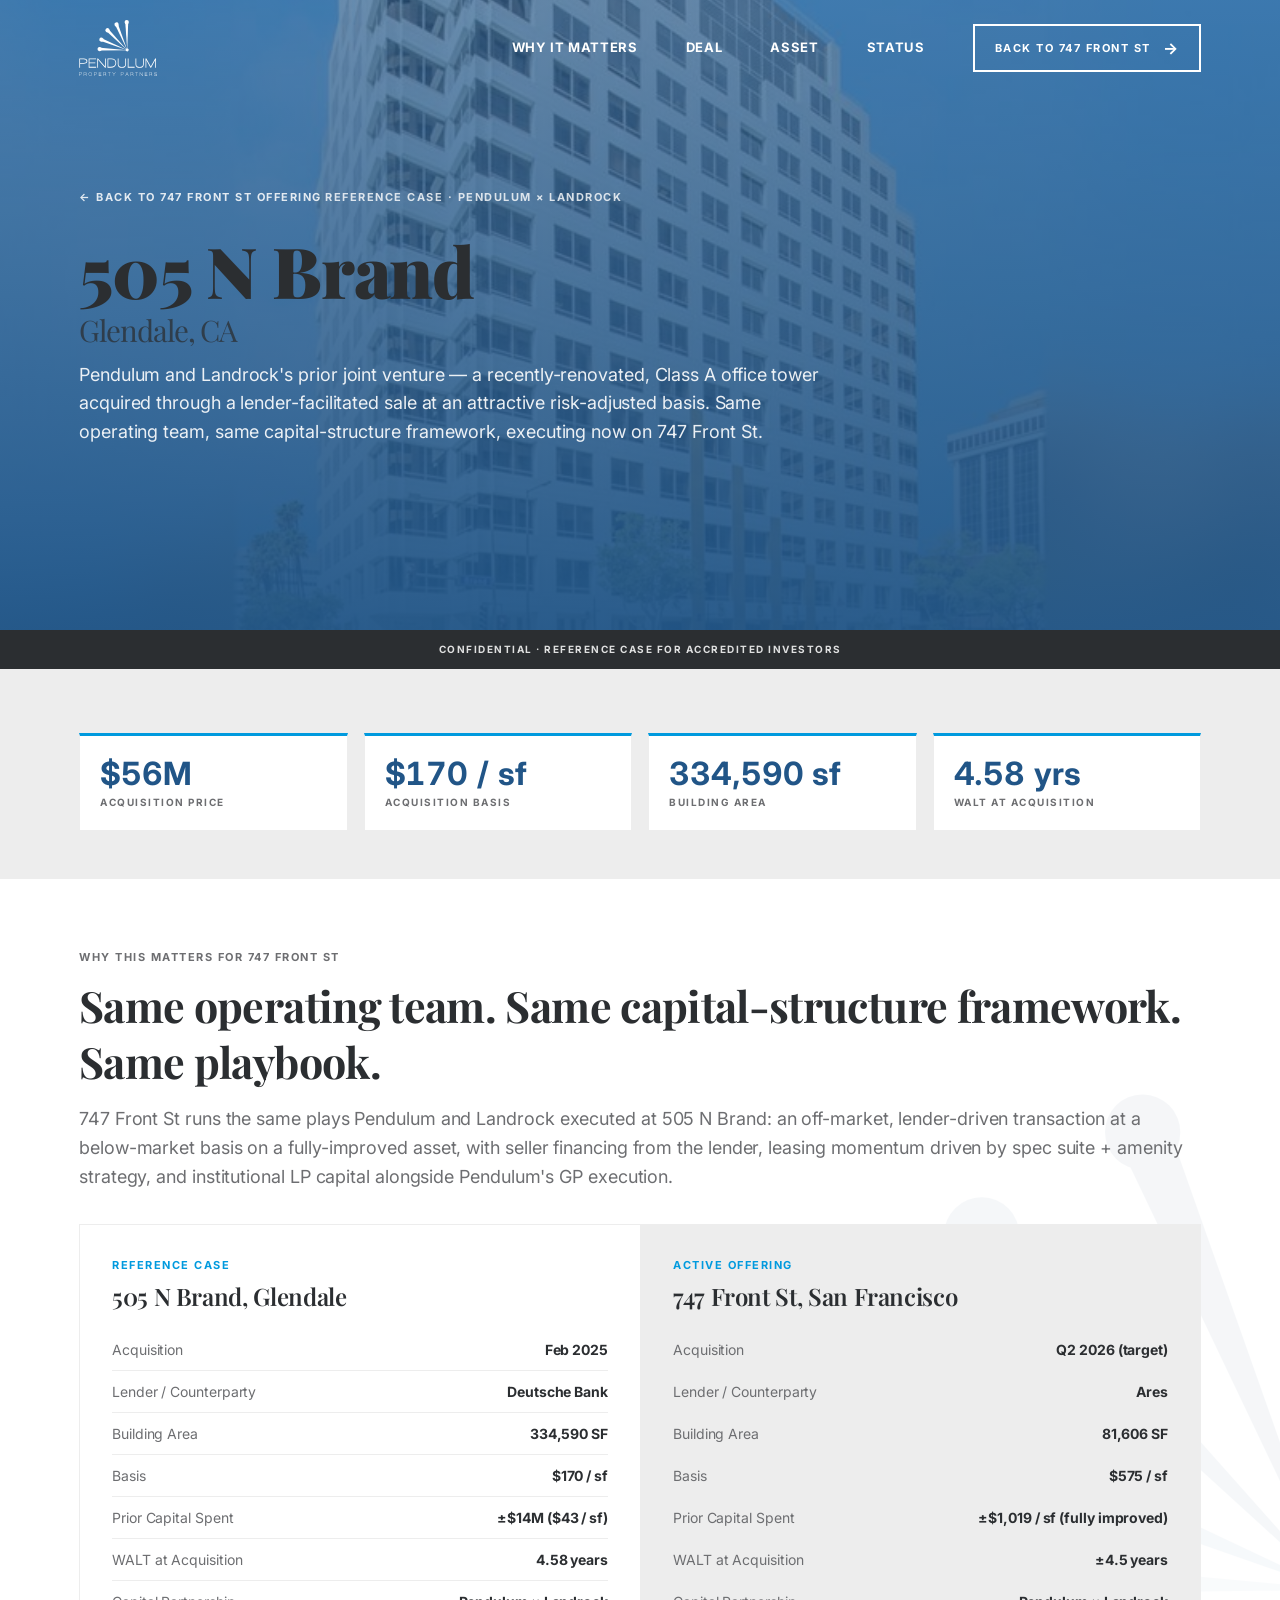
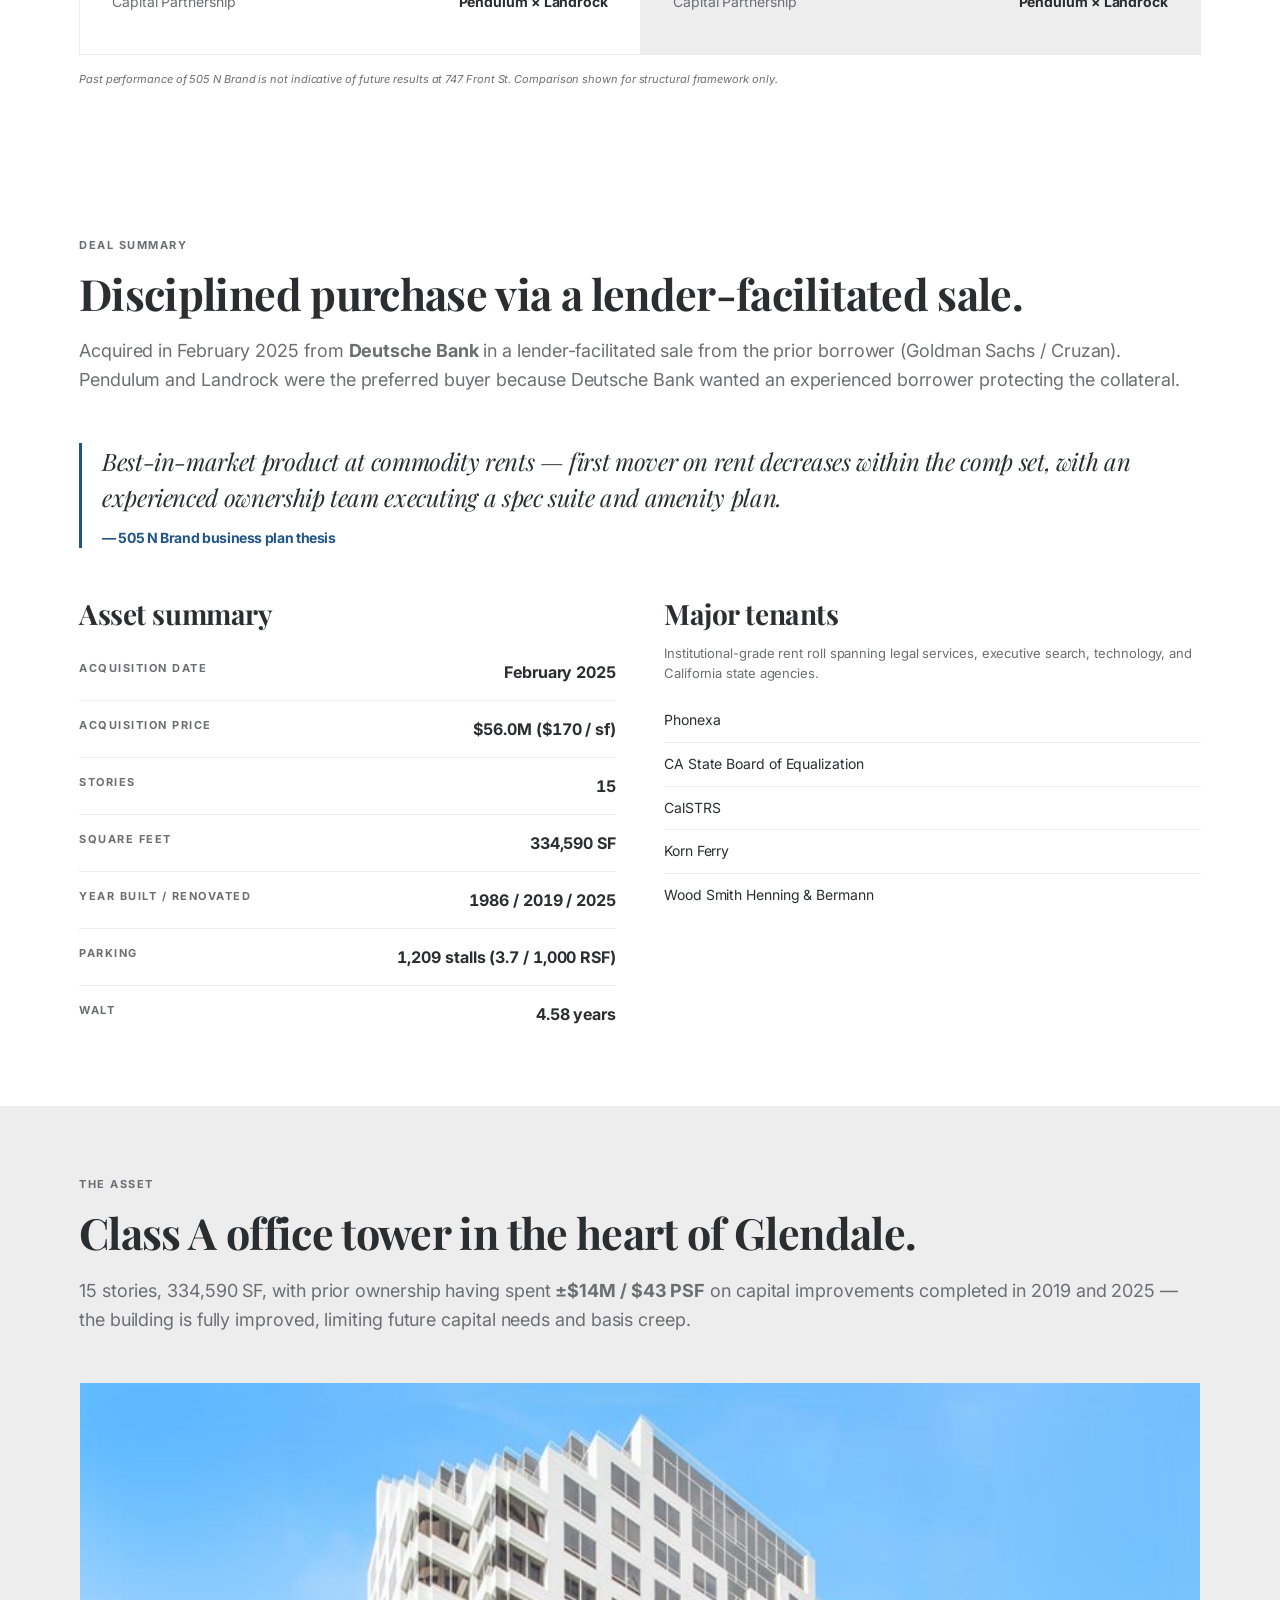
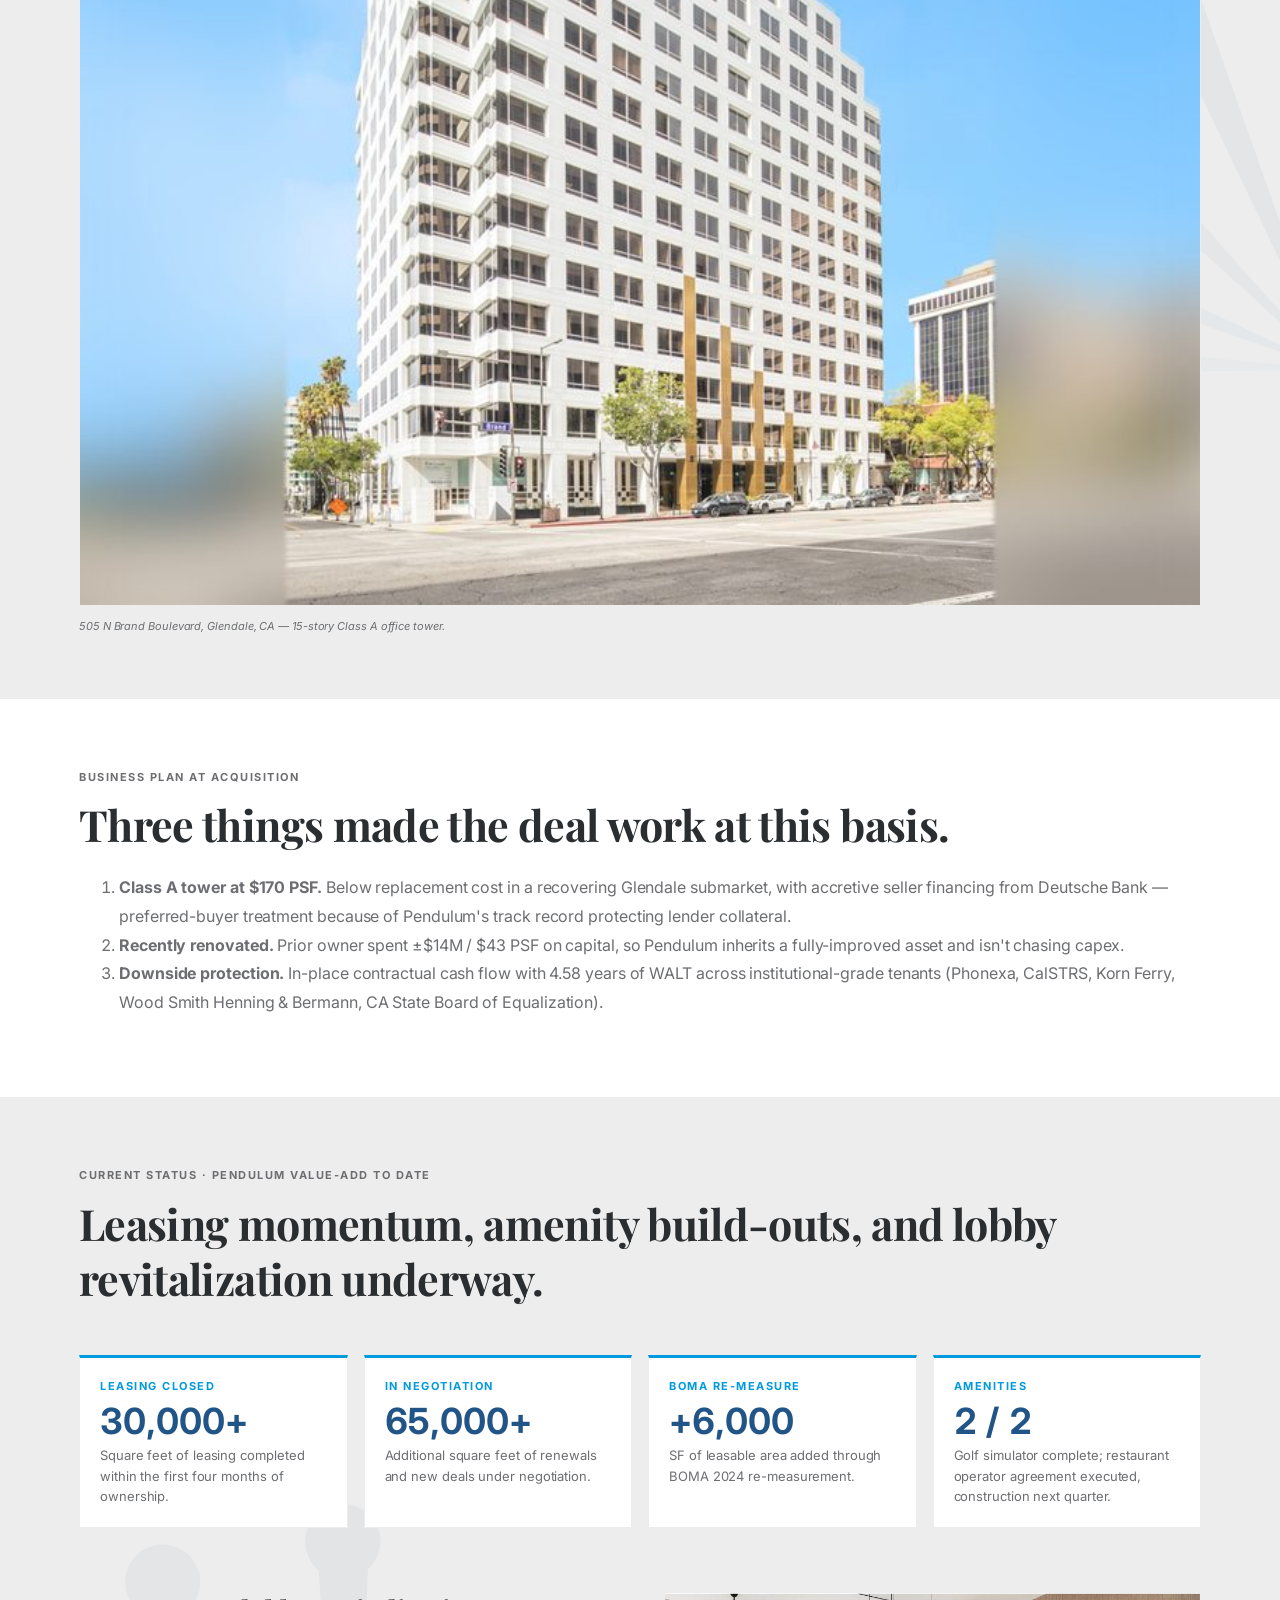
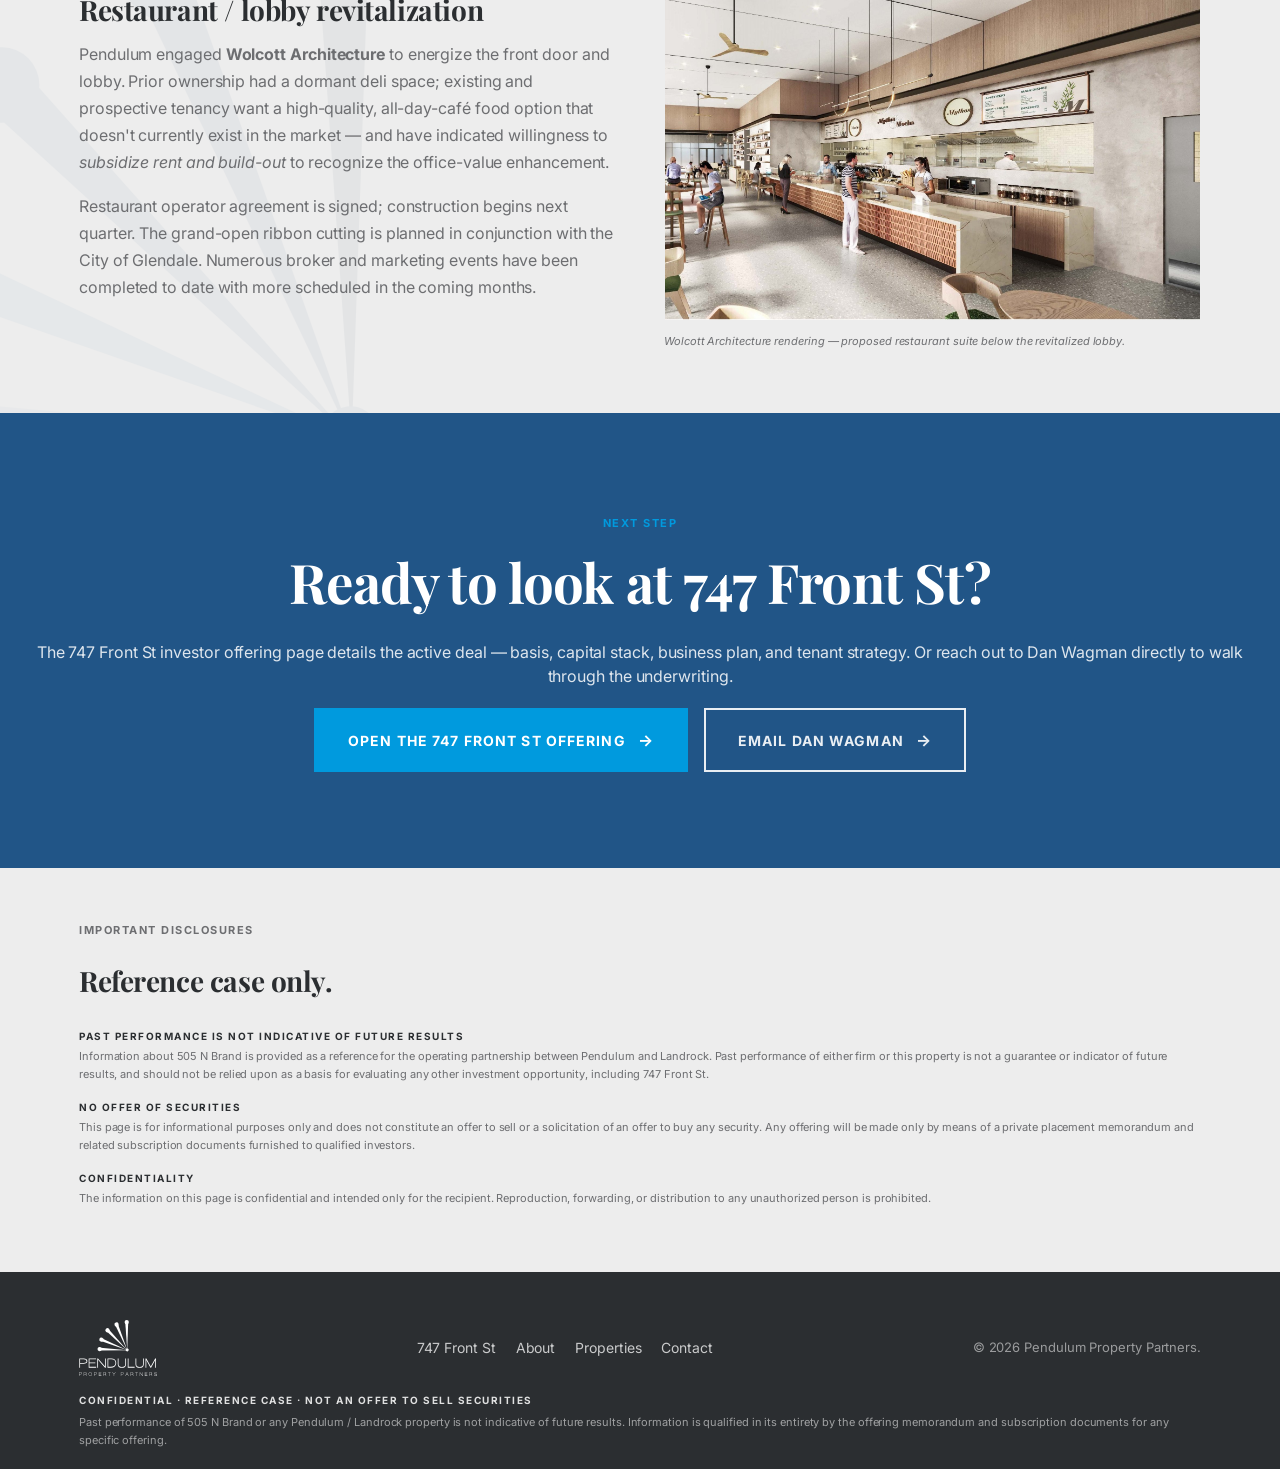
==== commit 97c59e37: "Update investor offering page + add 505 N Brand case study Major content + visual updates per Pendul" ====
--- a/case-study-505-n-brand.html
+++ b/case-study-505-n-brand.html
@@ -19,7 +19,7 @@
 
 <link rel="icon" href="assets/favicon-512.png">
 <link rel="preload" as="image" href="assets/portfolio/505-n-brand.jpg">
-<link href="https://fonts.googleapis.com/css2?family=Inter:wght@300;400;500;600;700;800&family=Source+Serif+Pro:ital,wght@0,400;0,600;0,700;1,400;1,600&display=swap" rel="stylesheet">
+<link href="https://fonts.googleapis.com/css2?family=Inter:wght@300;400;500;600;700;800&family=Playfair+Display:ital,wght@0,400;0,500;0,600;0,700;0,800;1,400;1,600&display=swap" rel="stylesheet">
 <link rel="stylesheet" href="tokens.css">
 <link rel="stylesheet" href="components.css">
 
@@ -30,7 +30,7 @@
   :root {
     --font-brand:   'Inter', 'Helvetica Neue', Arial, sans-serif;
     --font-body:    'Inter', 'Helvetica Neue', Arial, sans-serif;
-    --font-display: 'Source Serif Pro', 'Georgia', 'Times New Roman', serif;
+    --font-display: 'Playfair Display', 'Georgia', 'Times New Roman', serif;
     --font-eyebrow: 'Inter', 'Helvetica Neue', Arial, sans-serif;
   }
   body { font-family: var(--font-body); letter-spacing: -0.005em; }
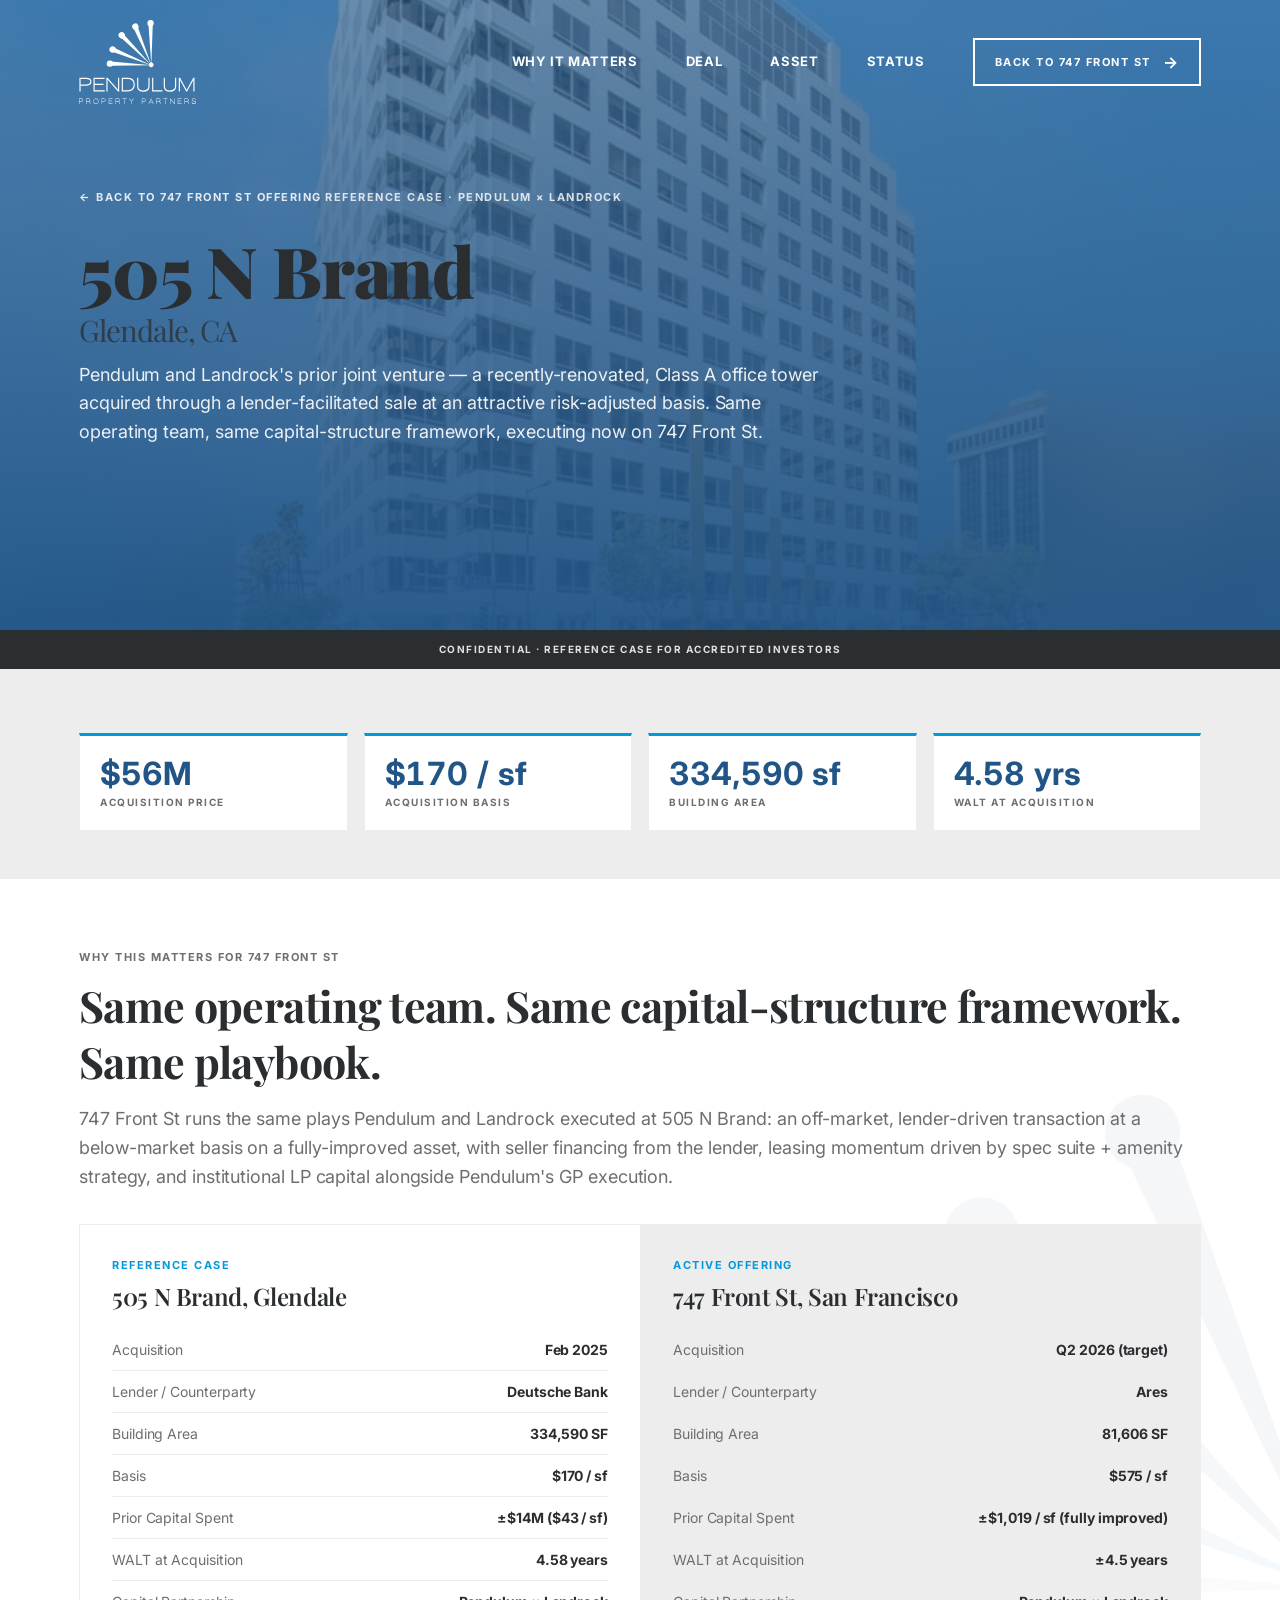
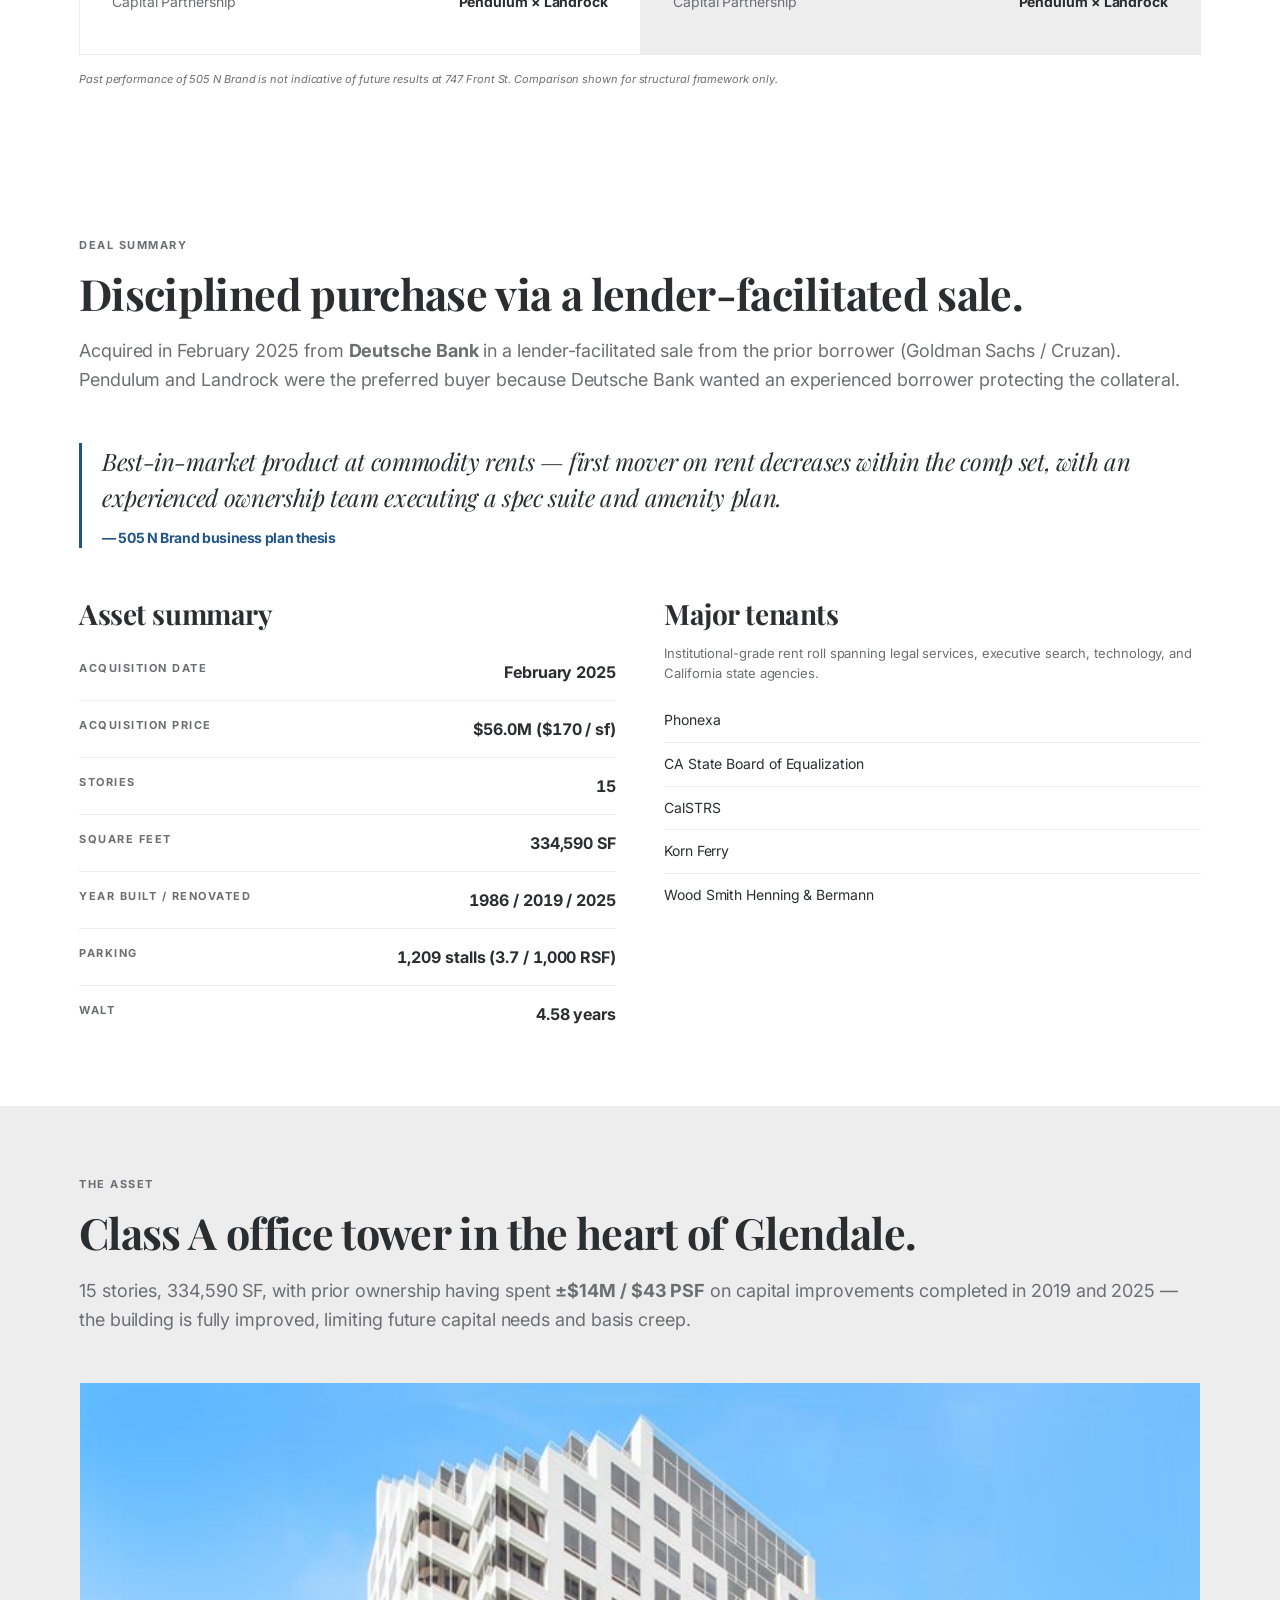
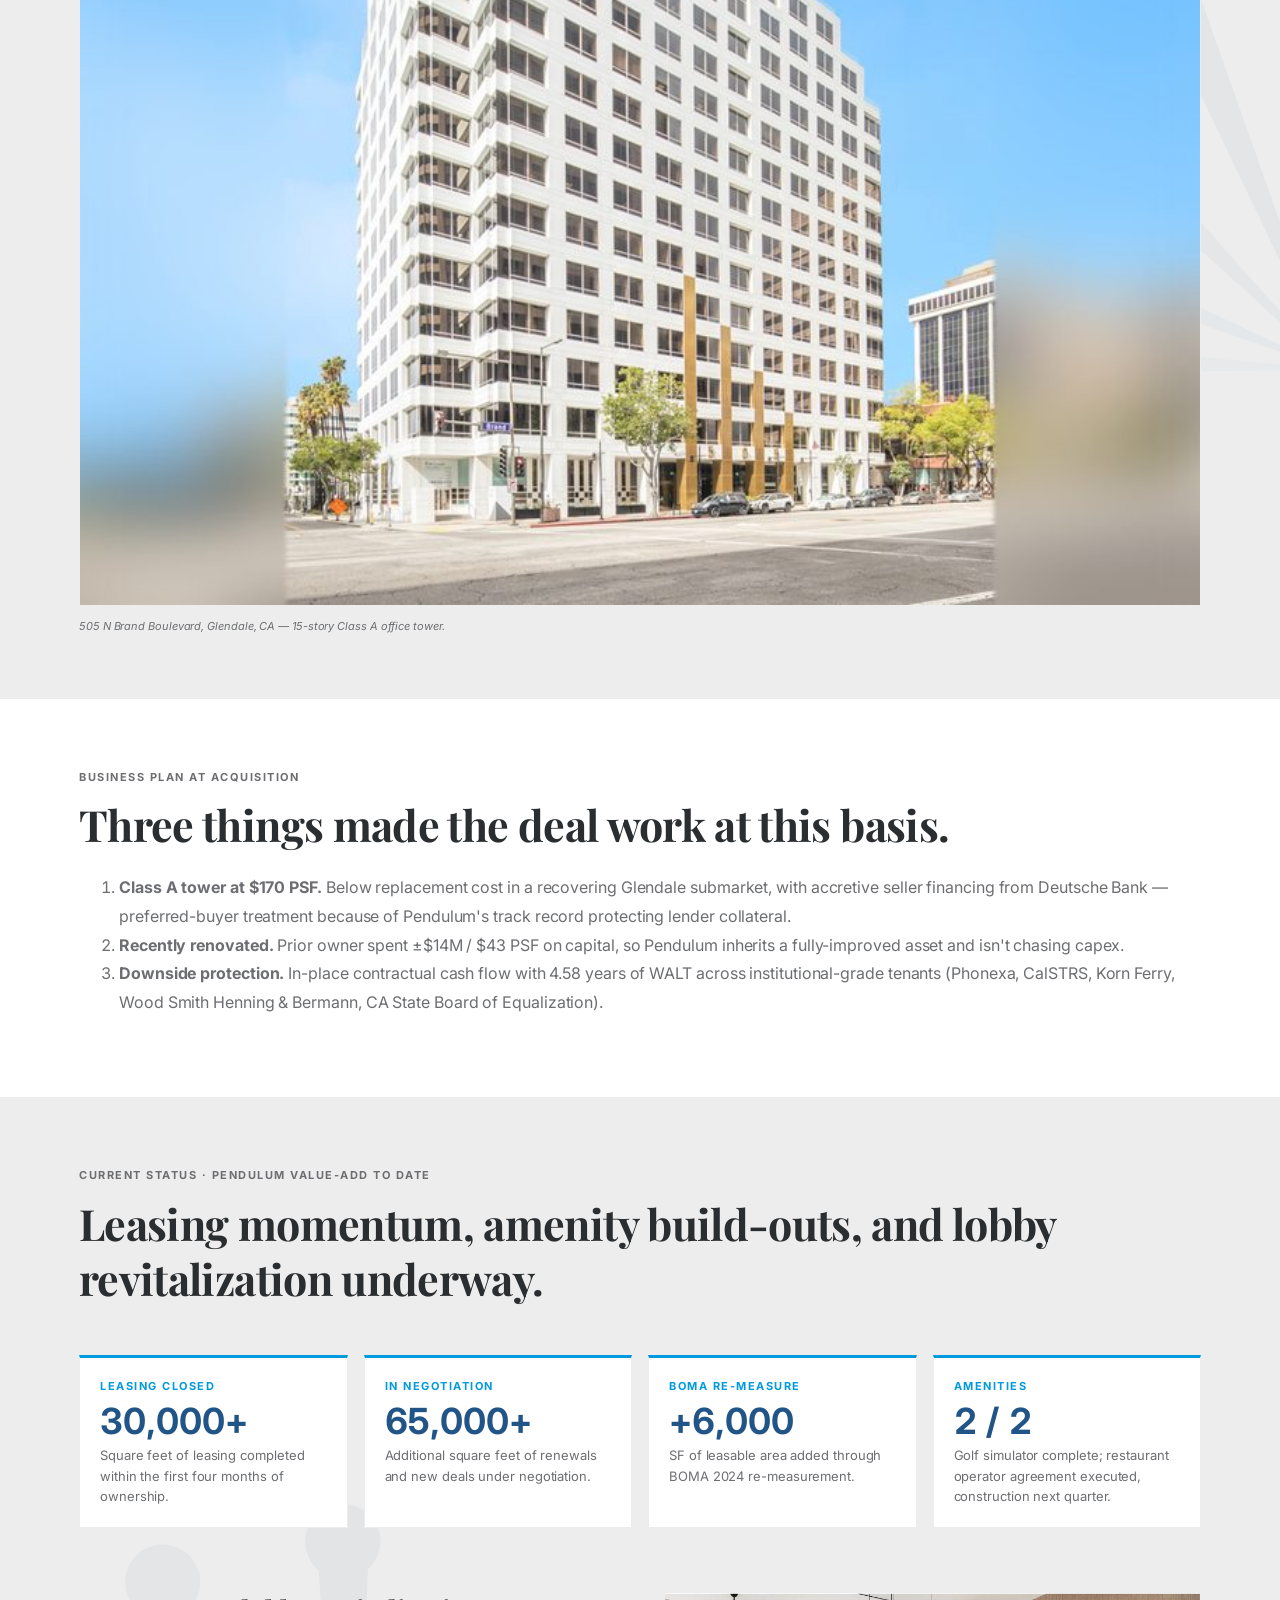
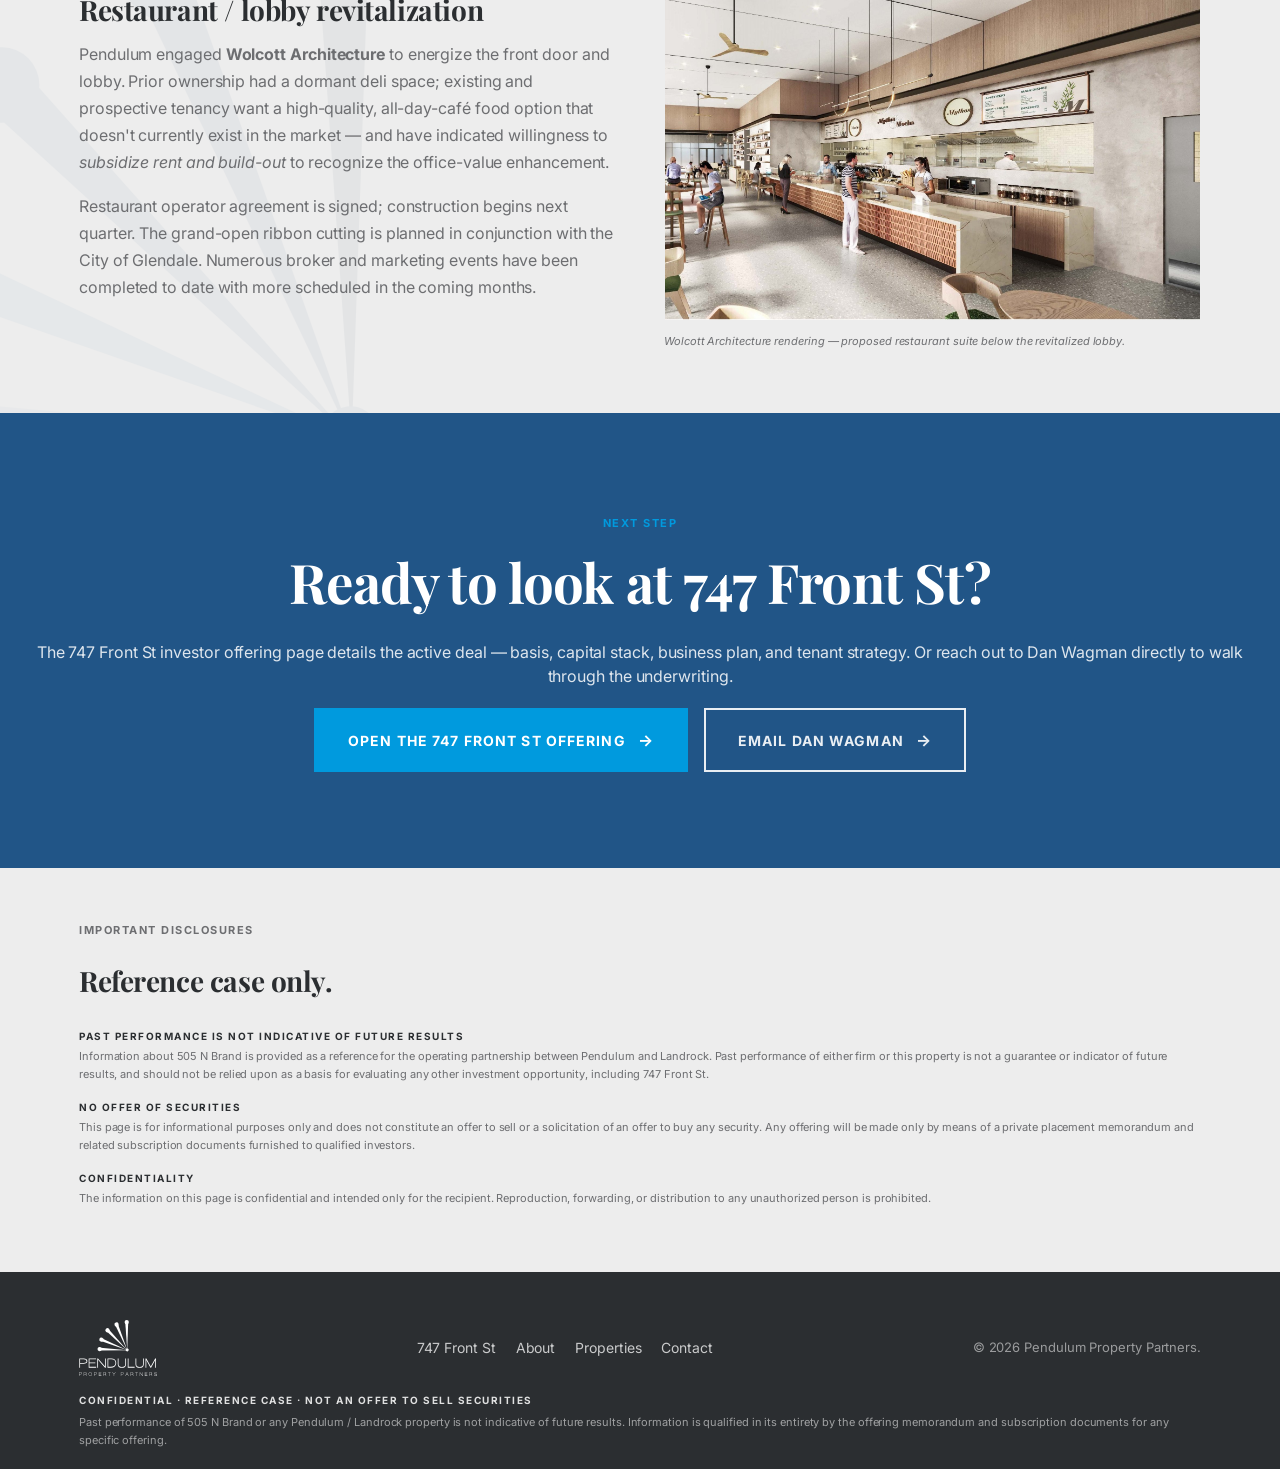
==== commit 3eb2ebe8: "Update investor offering page + add 505 N Brand case study Major content + visual updates per Pendul" ====
--- a/case-study-505-n-brand.html
+++ b/case-study-505-n-brand.html
@@ -44,16 +44,13 @@
     font-feature-settings: 'tnum' 1, 'lnum' 1;
   }
 
-  /* ===== Header padding fix =====
-     components.css declares `.p-header__inner { padding: var(--sp-5) 0; }`
-     which overrides the horizontal .p-container padding on this same
-     element — the logo ends up flush against the container edge. Restore
-     horizontal padding so the logo aligns with body content and has
-     breathing room from the page edge. */
+  /* ===== Header padding fix + logo size ===== */
   .p-header__inner {
     padding-left:  var(--container-pad-x);
     padding-right: var(--container-pad-x);
   }
+  .p-header__logo { height: 84px; }
+  @media (max-width: 600px) { .p-header__logo { height: 60px; } }
 
   /* ===== Reusable bits matching index.html ===== */
   .asset-stat { padding: var(--sp-4) 0; border-bottom: 1px solid var(--color-border); display: flex; justify-content: space-between; gap: var(--sp-4); }
